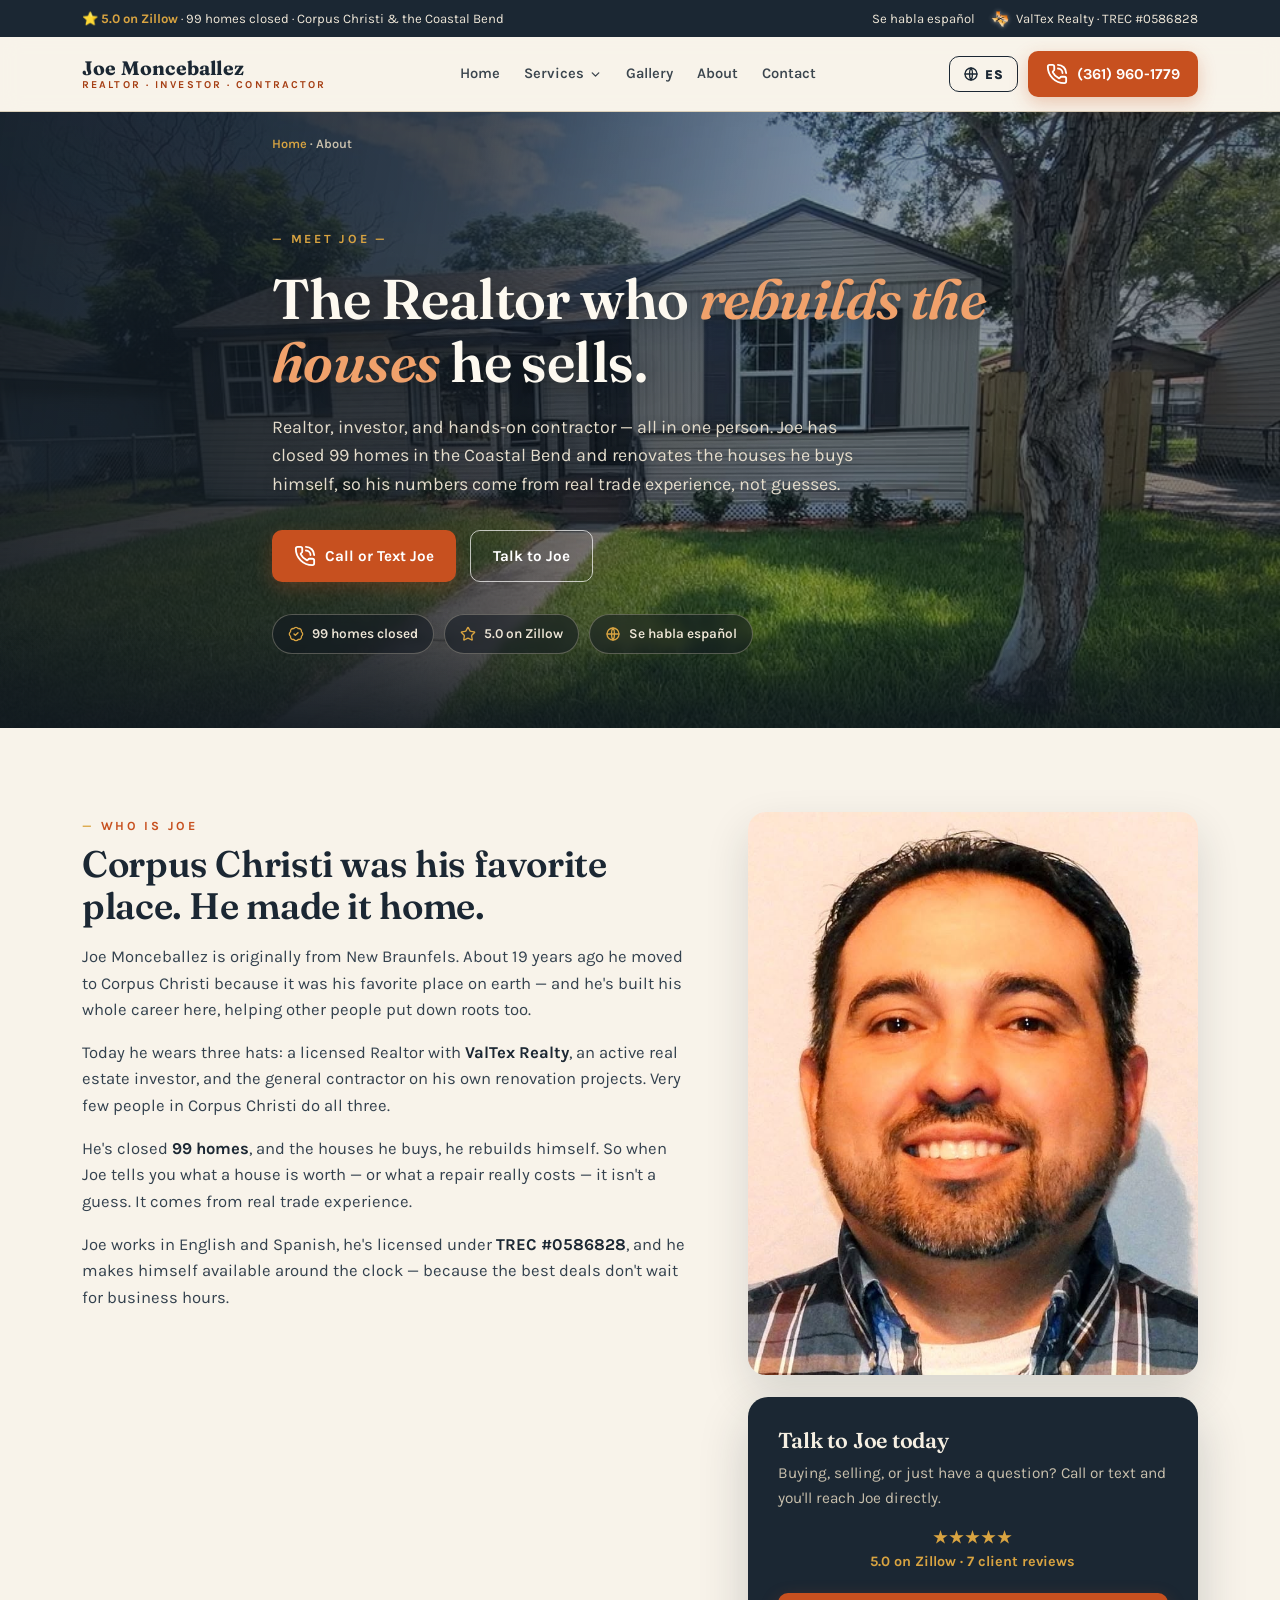
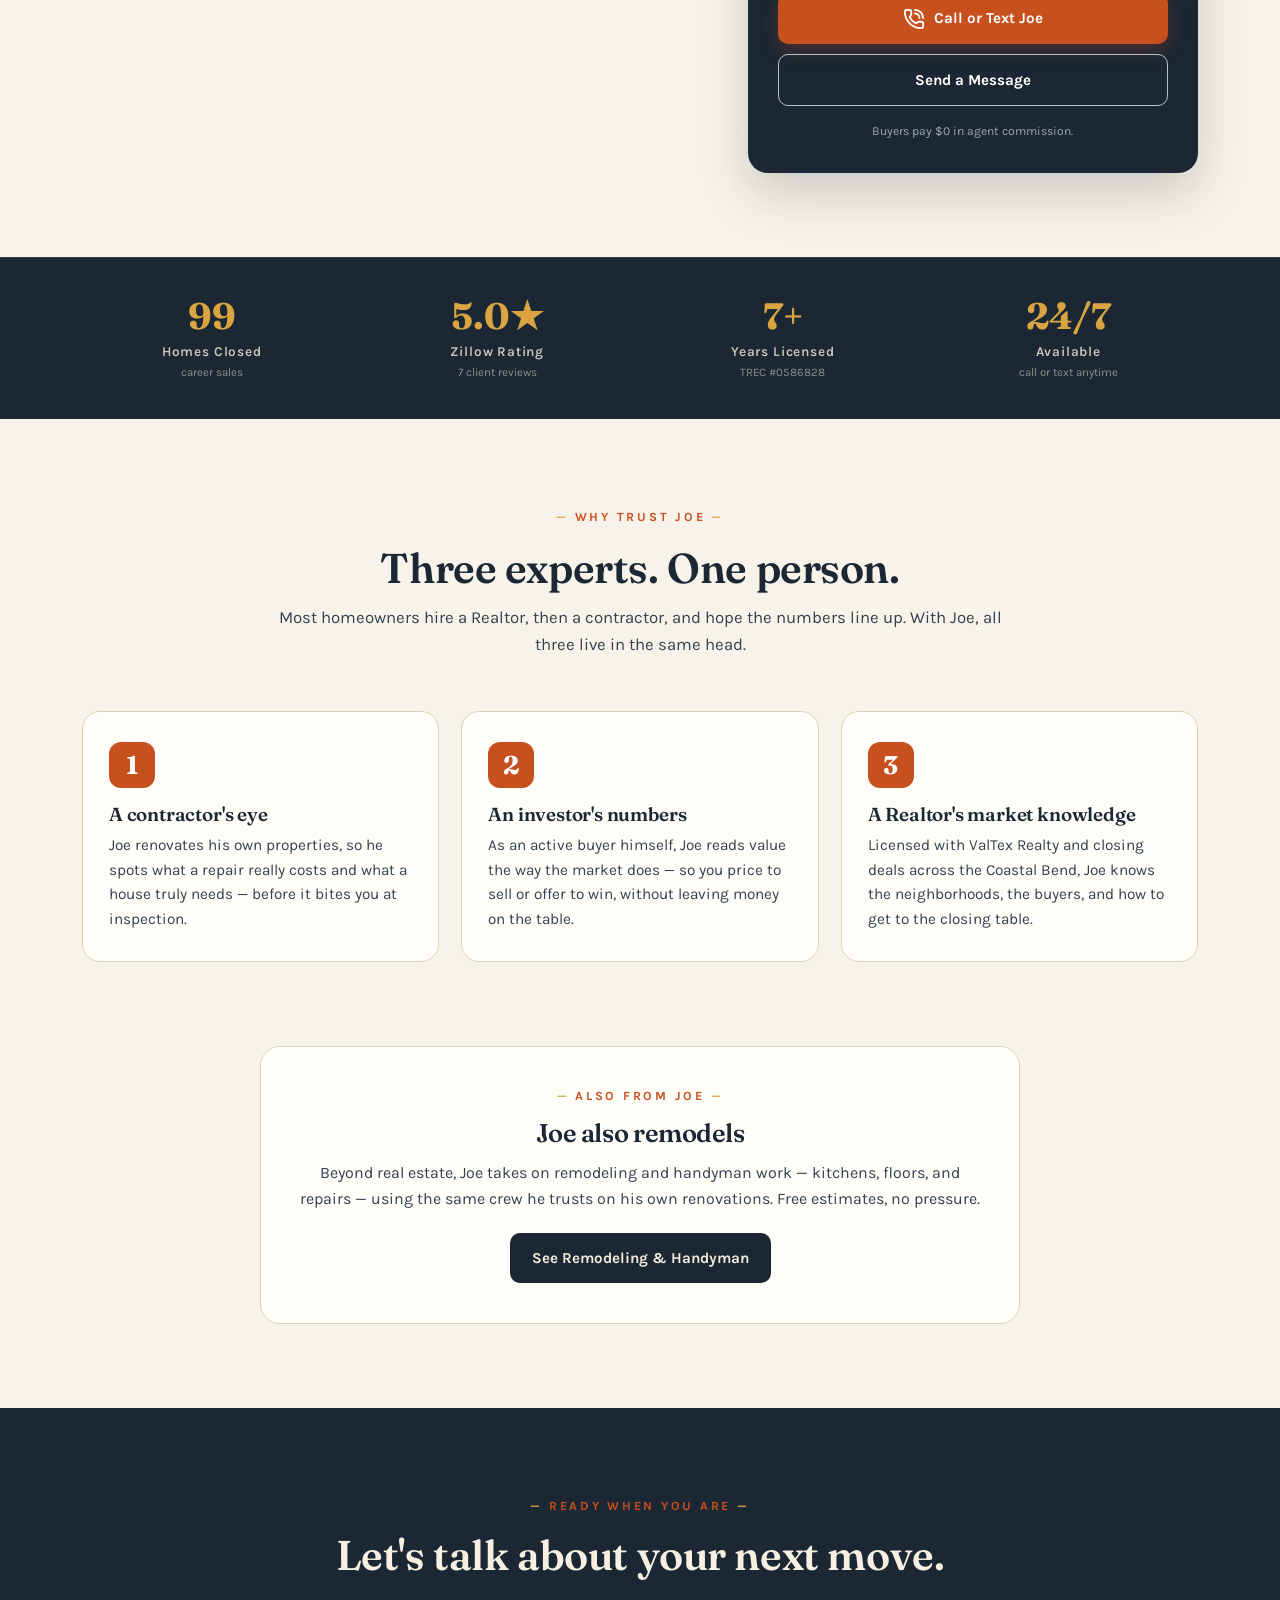
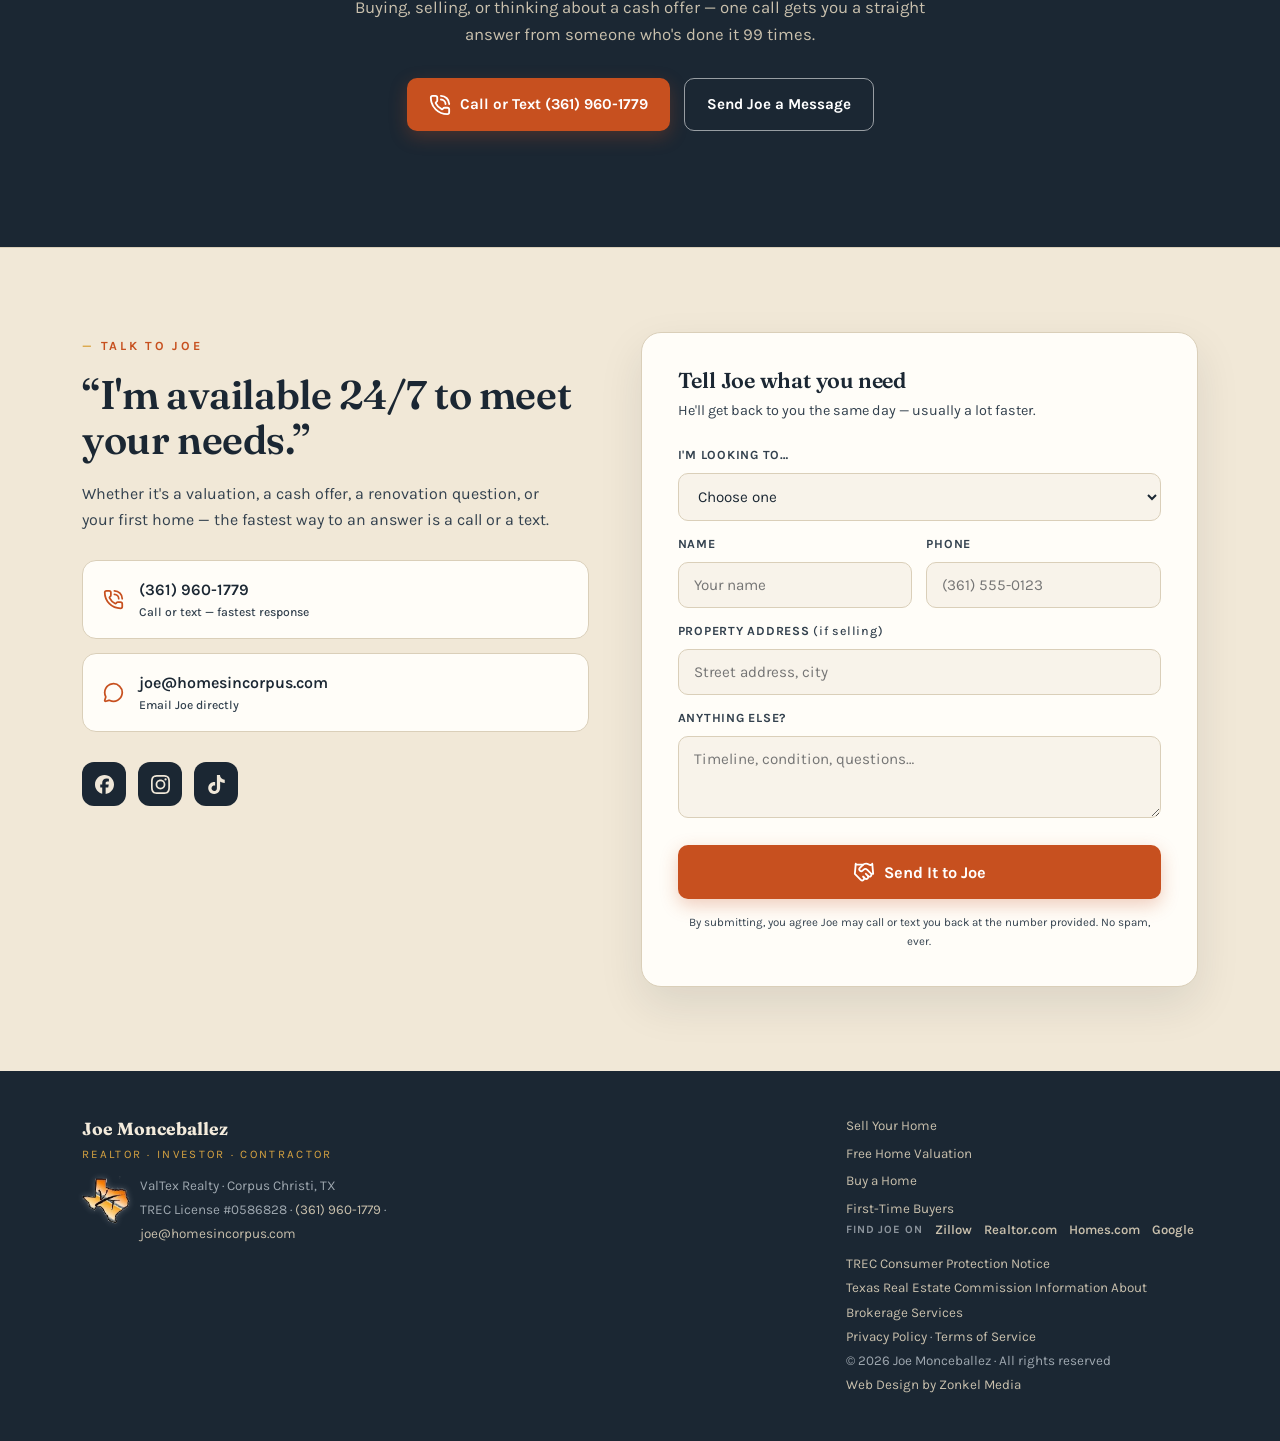
==== about.html @ 7a370aa7 "Reviews: featured Bryan Gamez testimonial + 2 new Google reviews; add Realtor.com/Homes.com profiles" ====
<!DOCTYPE html>
<html lang="en">
<head>
<meta charset="UTF-8">
<meta name="viewport" content="width=device-width, initial-scale=1.0">
<title>About Joe Monceballez &mdash; Corpus Christi Realtor &amp; Investor</title>
<meta name="description" content="Meet Joe Monceballez: Corpus Christi Realtor, investor & contractor. 99 homes closed, 5.0 rated, bilingual, renovates his own homes. (361) 960-1779.">
<link rel="canonical" href="https://homesincorpus.com/about.html">
<meta property="og:type" content="website">
<meta property="og:site_name" content="Joe Monceballez — Homes In Corpus">
<meta property="og:title" content="About Joe Monceballez — Corpus Christi Realtor &amp; Investor">
<meta property="og:description" content="Meet Joe Monceballez: Corpus Christi Realtor, investor & contractor. 99 homes closed, 5.0 rated, bilingual, renovates his own homes. (361) 960-1779.">
<meta property="og:url" content="https://homesincorpus.netlify.app/about.html">
<meta property="og:image" content="https://homesincorpus.netlify.app/assets/og-image.jpg">
<meta property="og:image:width" content="1200">
<meta property="og:image:height" content="630">
<meta property="og:locale" content="en_US">
<meta name="twitter:card" content="summary_large_image">
<link rel="preconnect" href="https://fonts.googleapis.com">
<link rel="preconnect" href="https://fonts.gstatic.com" crossorigin>
<link href="https://fonts.googleapis.com/css2?family=Fraunces:opsz,wght@9..144,400;9..144,500;9..144,600;9..144,700&family=Karla:wght@400;500;600;700&display=swap" rel="stylesheet">
<link rel="icon" href="favicon.ico" sizes="any">
<link rel="icon" type="image/png" sizes="32x32" href="assets/favicon-32x32.png">
<link rel="icon" type="image/png" sizes="16x16" href="assets/favicon-16x16.png">
<link rel="apple-touch-icon" href="assets/apple-touch-icon.png">
<link rel="manifest" href="site.webmanifest">
<meta name="theme-color" content="#1B2733">
<link rel="stylesheet" href="assets/site.css">
<script type="application/ld+json">
{
  "@context": "https://schema.org",
  "@type": "BreadcrumbList",
  "itemListElement": [
    {
      "@type": "ListItem",
      "position": 1,
      "name": "Home",
      "item": "https://homesincorpus.com/"
    },
    {
      "@type": "ListItem",
      "position": 2,
      "name": "About",
      "item": "https://homesincorpus.com/about.html"
    }
  ]
}
</script>
<script type="application/ld+json">
{
  "@context": "https://schema.org",
  "@type": "RealEstateAgent",
  "@id": "https://homesincorpus.com/#agent",
  "name": "Joe Monceballez",
  "description": "Corpus Christi Realtor, investor, and contractor with ValTex Realty. 99 homes closed. Listings, buyer representation, direct cash offers, and renovations across the Coastal Bend.",
  "url": "https://homesincorpus.com/",
  "image": "https://homesincorpus.com/assets/joe-headshot-crop.jpg",
  "telephone": "+1-361-960-1779",
  "email": "joe@homesincorpus.com",
  "address": {
    "@type": "PostalAddress",
    "addressLocality": "Corpus Christi",
    "addressRegion": "TX",
    "addressCountry": "US"
  },
  "areaServed": [
    "Corpus Christi, TX",
    "Portland, TX",
    "Calallen, TX",
    "Flour Bluff, TX",
    "Rockport, TX",
    "Ingleside, TX",
    "Robstown, TX",
    "Aransas Pass, TX",
    "North Padre Island, TX"
  ],
  "knowsLanguage": [
    "English",
    "Spanish"
  ],
  "identifier": {
    "@type": "PropertyValue",
    "propertyID": "TREC License",
    "value": "0586828"
  },
  "worksFor": {
    "@type": "Organization",
    "name": "ValTex Realty"
  },
  "sameAs": [
    "https://www.facebook.com/JOECORPUSCHRISTIREALTOR/",
    "https://www.instagram.com/joemonceballez/",
    "https://www.tiktok.com/@joemonceballez",
    "https://www.zillow.com/profile/monceballezjoe",
    "https://www.realtor.com/realestateagents/5cdb2adae9a9330012a9c0d1",
    "https://www.homes.com/real-estate-agents/joe-monceballez/pslh1zs/"
  ]
}
</script>
</head>
<body>

<div class="topbar">
  <div class="wrap">
    <span data-i18n="tb1">⭐ <b>5.0 on Zillow</b> · 99 homes closed<span class="tb-tail"> · Corpus Christi &amp; the Coastal Bend</span></span>
    <div class="tb-right"><span data-i18n="tb2">Se habla español</span><span style="display:inline-flex;align-items:center;gap:7px"><img src="assets/valtex-logo.png" alt="ValTex Realty" style="height:18px;width:auto;filter:drop-shadow(0 0 2px rgba(255,255,255,.35))">ValTex Realty · TREC #0586828</span></div>
  </div>
</div>

<nav>
  <div class="nav-in">
    <a href="index.html" class="brand"><span class="b1">Joe Monceballez</span><span class="b2" data-i18n="brand2">Realtor · Investor · Contractor</span></a>
    <div class="nav-links">
      <a href="index.html" data-i18n="navHome">Home</a>
      <div class="has-sub">
        <a href="services.html" data-i18n="nav0">Services <svg class="icon caret" viewBox="0 0 24 24"><path d="m6 9 6 6 6-6"/></svg></a>
        <div class="submenu">
          <div class="sm-col">
            <div class="sm-h" data-i18n="smH1">Sell Your House</div>
            <a href="sell-your-home.html"><span data-i18n="sm1">Sell Your Home</span><small data-i18n="sm1s">Full-service listing, top dollar</small></a>
            <a href="home-valuation.html"><span data-i18n="sm2">Free Home Valuation</span><small data-i18n="sm2s">What's it worth today?</small></a>
            <a href="index.html#cash"><span data-i18n="sm3">Get a Cash Offer</span><small data-i18n="sm3s">As-is, close on your timeline</small></a>
            <a href="index.html#situations"><span data-i18n="sm4">Stop Foreclosure</span><small data-i18n="sm4s">Fast options, straight answers</small></a>
            <a href="index.html#situations"><span data-i18n="sm5">Sell an Inherited House</span><small data-i18n="sm5s">No cleanout, no repairs</small></a>
          </div>
          <div class="sm-col">
            <div class="sm-h" data-i18n="smH2">Buy</div>
            <a href="buy-a-home.html"><span data-i18n="sm6">Buy a Home</span><small data-i18n="sm6s">Joe's commission costs you $0</small></a>
            <a href="first-time-buyers.html"><span data-i18n="sm7">First-Time Buyers</span><small data-i18n="sm7s">Best lenders, zero pressure</small></a>
          </div>
          <div class="sm-col">
            <div class="sm-h" data-i18n="smH3">Invest &amp; Renovate</div>
            <a href="index.html#situations"><span data-i18n="sm8">Investment &amp; Wholesale</span><small data-i18n="sm8s">Deals for Joe's investor network</small></a>
            <a href="services.html#remodeling"><span data-i18n="sm9">Remodeling &amp; Handyman</span><small data-i18n="sm9s">Kitchens, floors, repairs — free estimates</small></a>
          </div>
          <div class="sm-foot">
            <div class="sm-cities">
              <span class="sm-city">Portland</span><span class="sm-city">Calallen</span><span class="sm-city">Flour Bluff</span><span class="sm-city">Robstown</span><span class="sm-city">Rockport</span><span class="sm-city">Ingleside</span>
            </div>
            <span class="sm-badge" data-i18n="smBadge">TALK TO JOE TODAY</span>
          </div>
        </div>
      </div>
      <a href="gallery.html" data-i18n="navGallery">Gallery</a>
      <a href="about.html" data-i18n="navAbout">About</a>
      <a href="contact.html" data-i18n="navContact">Contact</a>
    </div>
    <div class="nav-right">
      <button class="lang-btn" id="langBtn" onclick="toggleLang()">
        <svg class="icon" style="width:16px;height:16px" viewBox="0 0 24 24"><circle cx="12" cy="12" r="9"/><path d="M3 12h18M12 3c3 3.5 3 14.5 0 18M12 3c-3 3.5-3 14.5 0 18"/></svg>
        <span id="langLabel">ES</span><span class="vh"> — switch language / cambiar idioma</span>
      </button>
      <a class="btn btn-orange nav-cta" href="tel:3619601779">
        <svg class="icon" viewBox="0 0 24 24"><path d="M13 2a9 9 0 0 1 9 9"/><path d="M13 6a5 5 0 0 1 5 5"/><path d="M13.832 16.568a1 1 0 0 0 1.213-.303l.355-.465A2 2 0 0 1 17 15h3a2 2 0 0 1 2 2v3a2 2 0 0 1-2 2A18 18 0 0 1 2 4a2 2 0 0 1 2-2h3a2 2 0 0 1 2 2v3a2 2 0 0 1-.8 1.6l-.468.351a1 1 0 0 0-.292 1.233 14 14 0 0 0 6.392 6.384"/></svg>
        (361) 960-1779
      </a>
    </div>
  </div>
</nav>

<main>

<!-- ================= HERO ================= -->
<header class="hero subhero">
  <div class="hero-bg" style="background-image:linear-gradient(rgba(0,0,0,0),rgba(0,0,0,0)),url('assets/hero-house.jpg')" role="img" aria-label="Corpus Christi home"></div>
  <div class="wrap">
    <div class="crumbs"><a href="index.html" data-i18n="crumbHome">Home</a> · <span data-i18n="crumbHere">About</span></div>
    <div class="hero-grid">
      <div>
        <span class="eyebrow"><span class="dash">—</span> <span data-i18n="heroEyebrow">Meet Joe</span> <span class="dash">—</span></span>
        <h1 data-i18n="heroH1">The Realtor who <em>rebuilds the houses</em> he sells.</h1>
        <p class="lead" data-i18n="heroLead">Realtor, investor, and hands-on contractor — all in one person. Joe has closed 99 homes in the Coastal Bend and renovates the houses he buys himself, so his numbers come from real trade experience, not guesses.</p>
        <div class="hero-ctas">
          <a class="btn btn-orange" href="tel:3619601779">
            <svg class="icon" viewBox="0 0 24 24"><path d="M13 2a9 9 0 0 1 9 9"/><path d="M13 6a5 5 0 0 1 5 5"/><path d="M13.832 16.568a1 1 0 0 0 1.213-.303l.355-.465A2 2 0 0 1 17 15h3a2 2 0 0 1 2 2v3a2 2 0 0 1-2 2A18 18 0 0 1 2 4a2 2 0 0 1 2-2h3a2 2 0 0 1 2 2v3a2 2 0 0 1-.8 1.6l-.468.351a1 1 0 0 0-.292 1.233 14 14 0 0 0 6.392 6.384"/></svg>
            <span data-i18n="heroCta1">Call or Text Joe</span>
          </a>
          <a class="btn btn-ghost-w" href="#contact"><span data-i18n="heroCta2">Talk to Joe</span></a>
        </div>
        <div class="chips">
          <span class="chip"><svg class="icon" viewBox="0 0 24 24"><path d="M3.85 8.62a4 4 0 0 1 4.78-4.77 4 4 0 0 1 6.74 0 4 4 0 0 1 4.78 4.78 4 4 0 0 1 0 6.74 4 4 0 0 1-4.77 4.78 4 4 0 0 1-6.75 0 4 4 0 0 1-4.78-4.77 4 4 0 0 1 0-6.76Z"/><path d="m9 12 2 2 4-4"/></svg><span data-i18n="heroChip1">99 homes closed</span></span>
          <span class="chip"><svg class="icon" viewBox="0 0 24 24"><path d="M11.525 2.295a.53.53 0 0 1 .95 0l2.31 4.679a2.123 2.123 0 0 0 1.595 1.16l5.166.756a.53.53 0 0 1 .294.904l-3.736 3.638a2.123 2.123 0 0 0-.611 1.878l.882 5.14a.53.53 0 0 1-.771.56l-4.618-2.428a2.122 2.122 0 0 0-1.973 0L6.396 21.01a.53.53 0 0 1-.77-.56l.881-5.139a2.122 2.122 0 0 0-.611-1.879L2.16 9.795a.53.53 0 0 1 .294-.906l5.165-.755a2.122 2.122 0 0 0 1.597-1.16z"/></svg><span data-i18n="heroChip2">5.0 on Zillow</span></span>
          <span class="chip"><svg class="icon" viewBox="0 0 24 24"><circle cx="12" cy="12" r="9"/><path d="M3 12h18M12 3c3 3.5 3 14.5 0 18M12 3c-3 3.5-3 14.5 0 18"/></svg><span data-i18n="heroChip3">Se habla español</span></span>
        </div>
      </div>
    </div>
  </div>
</header>

<!-- ================= MAIN ================= -->

<!-- 1. Joe's story -->
<section>
  <div class="wrap">
    <div class="prose-grid">
      <div class="prose rv">
        <span class="eyebrow"><span class="dash">—</span> <span data-i18n="storyEyebrow">Who Is Joe</span></span>
        <h2 data-i18n="storyH2">Corpus Christi was his favorite place. He made it home.</h2>
        <p data-i18n="storyP1">Joe Monceballez is originally from New Braunfels. About 19 years ago he moved to Corpus Christi because it was his favorite place on earth — and he's built his whole career here, helping other people put down roots too.</p>
        <p data-i18n="storyP2">Today he wears three hats: a licensed Realtor with <b>ValTex Realty</b>, an active real estate investor, and the general contractor on his own renovation projects. Very few people in Corpus Christi do all three.</p>
        <p data-i18n="storyP3">He's closed <b>99 homes</b>, and the houses he buys, he rebuilds himself. So when Joe tells you what a house is worth — or what a repair really costs — it isn't a guess. It comes from real trade experience.</p>
        <p data-i18n="storyP4">Joe works in English and Spanish, he's licensed under <b>TREC #0586828</b>, and he makes himself available around the clock — because the best deals don't wait for business hours.</p>
      </div>
      <aside>
        <img class="rv" src="assets/joe-portrait.jpg" alt="Joe Monceballez, Corpus Christi Realtor and contractor" style="border-radius:18px;box-shadow:0 18px 44px rgba(27,39,51,.14);margin-bottom:22px;width:100%;aspect-ratio:4/5;object-fit:cover;object-position:center top">
        <div class="side-card rv">
          <h3 data-i18n="scH">Talk to Joe today</h3>
          <p data-i18n="scP">Buying, selling, or just have a question? Call or text and you'll reach Joe directly.</p>
          <div class="sc-z"><span class="sc-stars">★★★★★</span><span data-i18n="scZ">5.0 on Zillow · 7 client reviews</span></div>
          <a class="btn btn-orange" href="tel:3619601779"><svg class="icon" viewBox="0 0 24 24"><path d="M13 2a9 9 0 0 1 9 9"/><path d="M13 6a5 5 0 0 1 5 5"/><path d="M13.832 16.568a1 1 0 0 0 1.213-.303l.355-.465A2 2 0 0 1 17 15h3a2 2 0 0 1 2 2v3a2 2 0 0 1-2 2A18 18 0 0 1 2 4a2 2 0 0 1 2-2h3a2 2 0 0 1 2 2v3a2 2 0 0 1-.8 1.6l-.468.351a1 1 0 0 0-.292 1.233 14 14 0 0 0 6.392 6.384"/></svg><span data-i18n="scBtn">Call or Text Joe</span></a>
          <a class="btn btn-ghost-w" href="#contact"><span data-i18n="scBtn2">Send a Message</span></a>
          <p class="sc-fine" data-i18n="scFine">Buyers pay $0 in agent commission.</p>
        </div>
      </aside>
    </div>
  </div>
</section>

<!-- 2. Stats band -->
<div class="stats">
  <div class="wrap stats-grid">
    <div class="stat rv"><div class="n">99</div><div class="l" data-i18n="statL1">Homes Closed</div><div class="sub" data-i18n="statS1">career sales</div></div>
    <div class="stat rv"><div class="n">5.0★</div><div class="l" data-i18n="statL2">Zillow Rating</div><div class="sub" data-i18n="statS2">7 client reviews</div></div>
    <div class="stat rv"><div class="n">7+</div><div class="l" data-i18n="statL3">Years Licensed</div><div class="sub">TREC #0586828</div></div>
    <div class="stat rv"><div class="n">24/7</div><div class="l" data-i18n="statL4">Available</div><div class="sub" data-i18n="statS4">call or text anytime</div></div>
  </div>
</div>

<!-- 3. Why homeowners trust Joe -->
<section>
  <div class="wrap">
    <div class="center-head rv">
      <span class="eyebrow"><span class="dash">—</span> <span data-i18n="trustEyebrow">Why Trust Joe</span> <span class="dash">—</span></span>
      <h2 data-i18n="trustH2">Three experts. One person.</h2>
      <p data-i18n="trustP">Most homeowners hire a Realtor, then a contractor, and hope the numbers line up. With Joe, all three live in the same head.</p>
    </div>
    <div class="steps">
      <div class="step rv">
        <div class="sn">1</div>
        <h3 data-i18n="t1H">A contractor's eye</h3>
        <p data-i18n="t1P">Joe renovates his own properties, so he spots what a repair really costs and what a house truly needs — before it bites you at inspection.</p>
      </div>
      <div class="step rv">
        <div class="sn">2</div>
        <h3 data-i18n="t2H">An investor's numbers</h3>
        <p data-i18n="t2P">As an active buyer himself, Joe reads value the way the market does — so you price to sell or offer to win, without leaving money on the table.</p>
      </div>
      <div class="step rv">
        <div class="sn">3</div>
        <h3 data-i18n="t3H">A Realtor's market knowledge</h3>
        <p data-i18n="t3P">Licensed with ValTex Realty and closing deals across the Coastal Bend, Joe knows the neighborhoods, the buyers, and how to get to the closing table.</p>
      </div>
    </div>
  </div>
</section>

<!-- 4. Secondary: Joe also remodels -->
<section style="padding-top:0">
  <div class="wrap">
    <div class="way rv" style="max-width:760px;margin:0 auto;text-align:center">
      <span class="eyebrow" style="display:block;margin-bottom:12px"><span class="dash">—</span> <span data-i18n="remodelEyebrow">Also From Joe</span> <span class="dash">—</span></span>
      <h3 data-i18n="remodelH2" style="font-size:1.6rem;margin-bottom:12px">Joe also remodels</h3>
      <p data-i18n="remodelP" style="max-width:44rem;margin:0 auto 22px">Beyond real estate, Joe takes on remodeling and handyman work — kitchens, floors, and repairs — using the same crew he trusts on his own renovations. Free estimates, no pressure.</p>
      <a class="btn btn-ink" href="services.html#remodeling"><span data-i18n="remodelBtn">See Remodeling &amp; Handyman</span></a>
    </div>
  </div>
</section>

<!-- CTA band -->
<section class="ctaband">
  <div class="wrap rv">
    <span class="eyebrow"><span class="dash">—</span> <span data-i18n="bandEyebrow">Ready When You Are</span> <span class="dash">—</span></span>
    <h2 data-i18n="bandH2">Let's talk about your next move.</h2>
    <p data-i18n="bandP">Buying, selling, or thinking about a cash offer — one call gets you a straight answer from someone who's done it 99 times.</p>
    <div class="hero-ctas">
      <a class="btn btn-orange" href="tel:3619601779"><svg class="icon" viewBox="0 0 24 24"><path d="M13 2a9 9 0 0 1 9 9"/><path d="M13 6a5 5 0 0 1 5 5"/><path d="M13.832 16.568a1 1 0 0 0 1.213-.303l.355-.465A2 2 0 0 1 17 15h3a2 2 0 0 1 2 2v3a2 2 0 0 1-2 2A18 18 0 0 1 2 4a2 2 0 0 1 2-2h3a2 2 0 0 1 2 2v3a2 2 0 0 1-.8 1.6l-.468.351a1 1 0 0 0-.292 1.233 14 14 0 0 0 6.392 6.384"/></svg><span data-i18n="bandBtn">Call or Text (361) 960-1779</span></a>
      <a class="btn btn-ghost-w" href="#contact"><span data-i18n="bandBtn2">Send Joe a Message</span></a>
    </div>
  </div>
</section>

<!-- ================= CONTACT ================= -->
<section class="contact" id="contact">
  <div class="wrap c-grid">
    <div class="c-left rv">
      <span class="eyebrow"><span class="dash">—</span> <span data-i18n="ctEyebrow">Talk To Joe</span></span>
      <h2 data-i18n="ctH2">“I'm available 24/7 to meet your needs.”</h2>
      <p data-i18n="ctP">Whether it's a valuation, a cash offer, a renovation question, or your first home — the fastest way to an answer is a call or a text.</p>
      <div class="c-rows">
        <a class="c-row" href="tel:3619601779"><svg class="icon" viewBox="0 0 24 24"><path d="M13 2a9 9 0 0 1 9 9"/><path d="M13 6a5 5 0 0 1 5 5"/><path d="M13.832 16.568a1 1 0 0 0 1.213-.303l.355-.465A2 2 0 0 1 17 15h3a2 2 0 0 1 2 2v3a2 2 0 0 1-2 2A18 18 0 0 1 2 4a2 2 0 0 1 2-2h3a2 2 0 0 1 2 2v3a2 2 0 0 1-.8 1.6l-.468.351a1 1 0 0 0-.292 1.233 14 14 0 0 0 6.392 6.384"/></svg><span>(361) 960-1779<small data-i18n="ctRow1">Call or text — fastest response</small></span></a>
        <a class="c-row" href="mailto:joe@homesincorpus.com"><svg class="icon" viewBox="0 0 24 24"><path d="M2.992 16.342a2 2 0 0 1 .094 1.167l-1.065 3.29a1 1 0 0 0 1.236 1.168l3.413-.998a2 2 0 0 1 1.099.092 10 10 0 1 0-4.777-4.719"/></svg><span>joe@homesincorpus.com<small data-i18n="ctRow2">Email Joe directly</small></span></a>
      </div>
      <div class="socials">
        <a class="soc" href="https://www.facebook.com/JOECORPUSCHRISTIREALTOR/" target="_blank" rel="noopener" aria-label="Facebook"><svg viewBox="0 0 24 24"><path d="M9.101 23.691v-7.98H6.627v-3.667h2.474v-1.58c0-4.085 1.848-5.978 5.858-5.978.401 0 .955.042 1.468.103a8.68 8.68 0 0 1 1.141.195v3.325a8.623 8.623 0 0 0-.653-.036 26.805 26.805 0 0 0-.733-.009c-.707 0-1.259.096-1.675.309a1.686 1.686 0 0 0-.679.622c-.258.42-.374.995-.374 1.752v1.297h3.919l-.386 2.103-.287 1.564h-3.246v8.245C19.396 23.238 24 18.179 24 12.044c0-6.627-5.373-12-12-12s-12 5.373-12 12c0 5.628 3.874 10.35 9.101 11.647Z"/></svg></a>
        <a class="soc" href="https://www.instagram.com/joemonceballez/" target="_blank" rel="noopener" aria-label="Instagram"><svg viewBox="0 0 24 24"><path d="M7.0301.084c-1.2768.0602-2.1487.264-2.911.5634-.7888.3075-1.4575.72-2.1228 1.3877-.6652.6677-1.075 1.3368-1.3802 2.127-.2954.7638-.4956 1.6365-.552 2.914-.0564 1.2775-.0689 1.6882-.0626 4.947.0062 3.2586.0206 3.6671.0825 4.9473.061 1.2765.264 2.1482.5635 2.9107.308.7889.72 1.4573 1.388 2.1228.6679.6655 1.3365 1.0743 2.1285 1.38.7632.295 1.6361.4961 2.9134.552 1.2773.056 1.6884.069 4.9462.0627 3.2578-.0062 3.668-.0207 4.9478-.0814 1.28-.0607 2.147-.2652 2.9098-.5633.7889-.3086 1.4578-.72 2.1228-1.3881.665-.6682 1.0745-1.3378 1.3795-2.1284.2957-.7632.4966-1.636.552-2.9124.056-1.2809.0692-1.6898.063-4.948-.0063-3.2583-.021-3.6668-.0817-4.9465-.0607-1.2797-.264-2.1487-.5633-2.9117-.3084-.7889-.72-1.4568-1.3876-2.1228C21.2982 1.33 20.628.9208 19.8378.6165 19.074.321 18.2017.1197 16.9244.0645 15.6471.0093 15.236-.005 11.977.0014 8.718.0076 8.31.0215 7.0301.0839m.1402 21.6932c-1.17-.0509-1.8053-.2453-2.2287-.408-.5606-.216-.96-.4771-1.3819-.895-.422-.4178-.6811-.8186-.9-1.378-.1644-.4234-.3624-1.058-.4171-2.228-.0595-1.2645-.072-1.6442-.079-4.848-.007-3.2037.0053-3.583.0607-4.848.05-1.169.2456-1.805.408-2.2282.216-.5613.4762-.96.895-1.3816.4188-.4217.8184-.6814 1.3783-.9003.423-.1651 1.0575-.3614 2.227-.4171 1.2655-.06 1.6447-.072 4.848-.079 3.2033-.007 3.5835.005 4.8495.0608 1.169.0508 1.8053.2445 2.228.408.5608.216.96.4754 1.3816.895.4217.4194.6816.8176.9005 1.3787.1653.4217.3617 1.056.4169 2.2263.0602 1.2655.0739 1.645.0796 4.848.0058 3.203-.0055 3.5834-.061 4.848-.051 1.17-.245 1.8055-.408 2.2294-.216.5604-.4763.96-.8954 1.3814-.419.4215-.8181.6811-1.3783.9-.4224.1649-1.0577.3617-2.2262.4174-1.2656.0595-1.6448.072-4.8493.079-3.2045.007-3.5825-.006-4.848-.0608M16.953 5.5864A1.44 1.44 0 1 0 18.39 4.144a1.44 1.44 0 0 0-1.437 1.4424M5.8385 12.012c.0067 3.4032 2.7706 6.1557 6.173 6.1493 3.4026-.0065 6.157-2.7701 6.1506-6.1733-.0065-3.4032-2.771-6.1565-6.174-6.1498-3.403.0067-6.156 2.771-6.1496 6.1738M8 12.0077a4 4 0 1 1 4.008 3.9921A3.9996 3.9996 0 0 1 8 12.0077"/></svg></a>
        <a class="soc" href="https://www.tiktok.com/@joemonceballez" target="_blank" rel="noopener" aria-label="TikTok"><svg viewBox="0 0 24 24"><path d="M12.525.02c1.31-.02 2.61-.01 3.91-.02.08 1.53.63 3.09 1.75 4.17 1.12 1.11 2.7 1.62 4.24 1.79v4.03c-1.44-.05-2.89-.35-4.2-.97-.57-.26-1.1-.59-1.62-.93-.01 2.92.01 5.84-.02 8.75-.08 1.4-.54 2.79-1.35 3.94-1.31 1.92-3.58 3.17-5.91 3.21-1.43.08-2.86-.31-4.08-1.03-2.02-1.19-3.44-3.37-3.65-5.71-.02-.5-.03-1-.01-1.49.18-1.9 1.12-3.72 2.58-4.96 1.66-1.44 3.98-2.13 6.15-1.72.02 1.48-.04 2.96-.04 4.44-.99-.32-2.15-.23-3.02.37-.63.41-1.11 1.04-1.36 1.75-.21.51-.15 1.07-.14 1.61.24 1.64 1.82 3.02 3.5 2.87 1.12-.01 2.19-.66 2.77-1.61.19-.33.4-.67.41-1.06.1-1.79.06-3.57.07-5.36.01-4.03-.01-8.05.02-12.07z"/></svg></a>
      </div>
    </div>
    <form class="lead-form rv" name="lead" method="POST" data-netlify="true" data-netlify-honeypot="_honey">
      <input type="hidden" name="form-name" value="lead">
      <input type="hidden" name="Source page" value="About page">
      <input type="text" name="_honey" class="hp" tabindex="-1" autocomplete="off" aria-hidden="true">
      <h3 data-i18n="fH">Tell Joe what you need</h3>
      <p class="f-sub" data-i18n="fSub">He'll get back to you the same day — usually a lot faster.</p>
      <div class="f-field">
        <label data-i18n="fL1" for="fSelect">I'm looking to…</label>
        <select required name="Looking to" id="fSelect">
          <option value="" data-i18n="fO0">Choose one</option>
          <option data-i18n="fO1">Sell my home (list it)</option>
          <option data-i18n="fO2">Get a cash offer on my house</option>
          <option data-i18n="fO3">Buy a home</option>
          <option data-i18n="fO5">Talk investing / wholesale deals</option>
        </select>
      </div>
      <div class="f-row">
        <div class="f-field"><label data-i18n="fL2" for="fName">Name</label><input type="text" id="fName" name="Name" data-ph="phName" placeholder="Your name" required></div>
        <div class="f-field"><label data-i18n="fL3" for="fPhone">Phone</label><input type="tel" id="fPhone" name="Phone" placeholder="(361) 555-0123" required></div>
      </div>
      <div class="f-field"><label for="fAddr"><span data-i18n="fL4">Property address</span> <span style="text-transform:none;font-weight:500" data-i18n="fL4b">(if selling)</span></label><input type="text" id="fAddr" name="Property address" data-ph="phAddr" placeholder="Street address, city"></div>
      <div class="f-field"><label data-i18n="fL5" for="fMsg">Anything else?</label><textarea rows="3" id="fMsg" name="Message" data-ph="phMsg" placeholder="Timeline, condition, questions…"></textarea></div>
      <button class="btn btn-orange" type="submit">
        <svg class="icon" viewBox="0 0 24 24"><path d="m11 17 2 2a1 1 0 1 0 3-3"/><path d="m14 14 2.5 2.5a1 1 0 1 0 3-3l-3.88-3.88a3 3 0 0 0-4.24 0l-.88.88a1 1 0 1 1-3-3l2.81-2.81a5.79 5.79 0 0 1 7.06-.87l.47.28a2 2 0 0 0 1.42.25L21 4"/><path d="m21 3 1 11h-2"/><path d="M3 3 2 14l6.5 6.5a1 1 0 1 0 3-3"/><path d="M3 4h8"/></svg>
        <span data-i18n="fBtn">Send It to Joe</span>
      </button>
      <p class="f-fine" data-i18n="fFine">By submitting, you agree Joe may call or text you back at the number provided. No spam, ever.</p>
    </form>
  </div>
</section>

</main>

<footer>
  <div class="wrap foot">
    <div class="fcol">
      <div class="fb1">Joe Monceballez</div>
      <div class="fb2" data-i18n="ftRole">Realtor · Investor · Contractor</div>
      <p class="legal" style="display:flex;align-items:flex-start;gap:10px"><img src="assets/valtex-logo.png" alt="ValTex Realty" style="height:48px;width:auto;margin-top:2px;filter:drop-shadow(0 0 3px rgba(255,255,255,.25))"><span>ValTex Realty · Corpus Christi, TX<br>TREC License #0586828 · <a href="tel:3619601779">(361) 960-1779</a> · <a href="mailto:joe@homesincorpus.com">joe@homesincorpus.com</a></span></p>
    </div>
    <div class="fcol">
      <div class="flinks">
        <a href="sell-your-home.html">Sell Your Home</a>
        <a href="home-valuation.html">Free Home Valuation</a>
        <a href="buy-a-home.html">Buy a Home</a>
        <a href="first-time-buyers.html">First-Time Buyers</a>
      </div>
      <div class="fprofiles">
        <span data-i18n="fProfiles">Find Joe on</span>
        <a href="https://www.zillow.com/profile/monceballezjoe" target="_blank" rel="noopener">Zillow</a>
        <a href="https://www.realtor.com/realestateagents/5cdb2adae9a9330012a9c0d1" target="_blank" rel="noopener">Realtor.com</a>
        <a href="https://www.homes.com/real-estate-agents/joe-monceballez/pslh1zs/" target="_blank" rel="noopener">Homes.com</a>
        <a href="https://www.google.com/maps/place/Joe+Monceballez+-+Corpus+Christi+Realtor/@27.329776,-97.3581427,9z/data=!3m1!4b1!4m6!3m5!1s0x8668f5826998bba7:0xeb568253df2bb38!8m2!3d27.329776!4d-97.3581427!16s%2Fg%2F11j6yjxjnk" target="_blank" rel="noopener">Google</a>
      </div>
      <p class="legal"><a href="https://www.trec.texas.gov/forms/consumer-protection-notice" target="_blank" rel="noopener">TREC Consumer Protection Notice</a><br><a href="https://www.trec.texas.gov/" target="_blank" rel="noopener">Texas Real Estate Commission Information About Brokerage Services</a><br><a href="privacy-policy.html">Privacy Policy</a> · <a href="terms-of-service.html">Terms of Service</a><br>© 2026 Joe Monceballez · All rights reserved<br><a href="https://zonkelmedia.com" target="_blank" rel="noopener">Web Design by Zonkel Media</a></p>
    </div>
  </div>
</footer>

<div class="callbar">
  <a class="cb-call" href="tel:3619601779"><svg class="icon" viewBox="0 0 24 24"><path d="M13 2a9 9 0 0 1 9 9"/><path d="M13 6a5 5 0 0 1 5 5"/><path d="M13.832 16.568a1 1 0 0 0 1.213-.303l.355-.465A2 2 0 0 1 17 15h3a2 2 0 0 1 2 2v3a2 2 0 0 1-2 2A18 18 0 0 1 2 4a2 2 0 0 1 2-2h3a2 2 0 0 1 2 2v3a2 2 0 0 1-.8 1.6l-.468.351a1 1 0 0 0-.292 1.233 14 14 0 0 0 6.392 6.384"/></svg><span data-i18n="cbCall">Call Joe</span></a>
  <a class="cb-text" href="sms:3619601779"><svg class="icon" viewBox="0 0 24 24"><path d="M2.992 16.342a2 2 0 0 1 .094 1.167l-1.065 3.29a1 1 0 0 0 1.236 1.168l3.413-.998a2 2 0 0 1 1.099.092 10 10 0 1 0-4.777-4.719"/></svg><span data-i18n="cbText">Text Joe</span></a>
</div>

<!-- Page-specific Spanish strings (chrome ES is built into site.js). -->
<script>
  window.PAGE_ES = {
    crumbHome: "Inicio",
    crumbHere: "Sobre Joe",
    heroEyebrow: "Conoce a Joe",
    heroH1: "El agente que <em>reconstruye las casas</em> que vende.",
    heroLead: "Agente, inversionista y contratista práctico — todo en una sola persona. Joe ha cerrado 99 casas en el Coastal Bend y él mismo renueva las casas que compra, así que sus números vienen de la experiencia real del oficio, no de adivinanzas.",
    heroCta1: "Llama o Escribe a Joe",
    heroCta2: "Habla con Joe",
    heroChip1: "99 casas cerradas",
    heroChip2: "5.0 en Zillow",
    heroChip3: "Se habla español",
    storyEyebrow: "Quién es Joe",
    storyH2: "Corpus Christi era su lugar favorito. Lo hizo su hogar.",
    storyP1: "Joe Monceballez es originario de New Braunfels. Hace unos 19 años se mudó a Corpus Christi porque era su lugar favorito del mundo — y aquí construyó toda su carrera, ayudando a otras personas a echar raíces también.",
    storyP2: "Hoy usa tres sombreros: agente con licencia de <b>ValTex Realty</b>, inversionista activo de bienes raíces, y el contratista general en sus propios proyectos de renovación. Muy pocas personas en Corpus Christi hacen las tres cosas.",
    storyP3: "Ha cerrado <b>99 casas</b>, y las casas que compra, él mismo las reconstruye. Así que cuando Joe te dice cuánto vale una casa — o cuánto cuesta de verdad una reparación — no es una adivinanza. Viene de la experiencia real del oficio.",
    storyP4: "Joe trabaja en inglés y español, tiene la licencia <b>TREC #0586828</b>, y se hace disponible a toda hora — porque los mejores negocios no esperan al horario de oficina.",
    scH: "Habla con Joe hoy",
    scP: "¿Comprando, vendiendo, o solo tienes una pregunta? Llama o manda un texto y hablarás con Joe directamente.",
    scZ: "5.0 en Zillow · 7 reseñas de clientes",
    scBtn: "Llama o Escribe a Joe",
    scBtn2: "Envía un Mensaje",
    scFine: "Los compradores pagan $0 de comisión.",
    statL1: "Casas Cerradas",
    statS1: "ventas en su carrera",
    statL2: "Calificación Zillow",
    statS2: "7 reseñas de clientes",
    statL3: "Años con Licencia",
    statL4: "Disponible",
    statS4: "llama o escribe cuando sea",
    trustEyebrow: "Por Qué Confiar en Joe",
    trustH2: "Tres expertos. Una persona.",
    trustP: "La mayoría de la gente contrata a un agente, luego a un contratista, y espera que los números cuadren. Con Joe, los tres viven en la misma cabeza.",
    t1H: "El ojo de un contratista",
    t1P: "Joe renueva sus propias propiedades, así que sabe cuánto cuesta de verdad una reparación y qué necesita realmente una casa — antes de que te sorprenda en la inspección.",
    t2H: "Los números de un inversionista",
    t2P: "Como comprador activo, Joe entiende el valor como lo entiende el mercado — así fijas el precio para vender u ofreces para ganar, sin dejar dinero sobre la mesa.",
    t3H: "El conocimiento del mercado de un agente",
    t3P: "Con licencia de ValTex Realty y cerrando negocios por todo el Coastal Bend, Joe conoce los vecindarios, los compradores, y cómo llegar al cierre.",
    remodelEyebrow: "También de Joe",
    remodelH2: "Joe también remodela",
    remodelP: "Además de los bienes raíces, Joe hace trabajos de remodelación y reparaciones — cocinas, pisos y arreglos — con el mismo equipo en el que confía para sus propias renovaciones. Estimados gratis, sin presión.",
    remodelBtn: "Ver Remodelación y Reparaciones",
    bandEyebrow: "Listo Cuando Tú Lo Estés",
    bandH2: "Hablemos de tu próximo paso.",
    bandP: "Comprando, vendiendo, o pensando en una oferta en efectivo — una llamada te da una respuesta clara de alguien que lo ha hecho 99 veces.",
    bandBtn: "Llama o Escribe (361) 960-1779",
    bandBtn2: "Envía un Mensaje a Joe"
  };
  window.PAGE_ES_PH = {};
</script>
<script src="assets/site.js"></script>
</body>
</html>
---- assets/site.css ----
/* ==========================================================================
   Joe Monceballez — homesincorpus.com  |  shared design system
   Fraunces (display) + Karla (body). Coastal-Bend ink/tan/orange/gold.
   Loaded by index.html and every service page so the look stays identical.
   ========================================================================== */
:root{
  --ink:#1B2733; --ink-2:#33414E; --cream:#F8F3EA; --paper:#FFFDF8;
  --tan:#E9DCC6; --tan-2:#F1E8D7; --orange:#C7501F; --orange-deep:#A63F15;
  --gold:#D9A441; --line:#DACFB9; --max:1160px;
}
*{margin:0;padding:0;box-sizing:border-box}
html{scroll-behavior:smooth}
[id]{scroll-margin-top:84px}
.vh{position:absolute;width:1px;height:1px;padding:0;margin:-1px;overflow:hidden;clip:rect(0,0,0,0);white-space:nowrap;border:0}
body{font-family:'Karla',sans-serif;color:var(--ink);background:var(--cream);line-height:1.6;-webkit-font-smoothing:antialiased}
img{max-width:100%;display:block}
a{color:inherit;text-decoration:none}
.wrap{max-width:var(--max);margin:0 auto;padding:0 22px}
h1,h2,h3{font-family:'Fraunces',serif;font-weight:600;line-height:1.12;letter-spacing:-.01em}
.eyebrow{font-family:'Karla',sans-serif;font-weight:700;font-size:.78rem;letter-spacing:.22em;text-transform:uppercase;color:var(--orange)}
.eyebrow .dash{color:var(--gold)}
section{padding:84px 0}
.icon{width:22px;height:22px;stroke:currentColor;fill:none;stroke-width:2;stroke-linecap:round;stroke-linejoin:round;flex:none}

/* ---------- top bar ---------- */
.topbar{background:var(--ink);color:#EFE7D8;font-size:.82rem;padding:8px 0}
.topbar .wrap{display:flex;justify-content:space-between;align-items:center;gap:12px}
.topbar span b{color:var(--gold);font-weight:700}
.topbar .tb-right{display:flex;gap:16px;align-items:center}
@media(max-width:640px){.topbar{font-size:.78rem}.topbar .tb-right{display:none}.topbar .wrap{justify-content:center}.topbar>.wrap>span{white-space:nowrap;text-align:center}.tb-tail{display:none}}

/* ---------- nav ---------- */
nav{position:sticky;top:0;z-index:50;background:rgba(248,243,234,.92);backdrop-filter:blur(10px);border-bottom:1px solid var(--line)}
.nav-in{display:flex;align-items:center;justify-content:space-between;padding:14px 22px;max-width:var(--max);margin:0 auto;gap:14px}
.brand{display:flex;flex-direction:column;line-height:1.05}
.brand .b1{font-family:'Fraunces',serif;font-weight:700;font-size:1.22rem;letter-spacing:.01em}
.brand .b2{font-size:.66rem;font-weight:700;letter-spacing:.2em;text-transform:uppercase;color:var(--orange-deep)}
.nav-links{display:flex;gap:24px;font-weight:600;font-size:.92rem}
.nav-links a{opacity:.85}
.nav-links a:hover{color:var(--orange);opacity:1}
.nav-right{display:flex;align-items:center;gap:10px}
.btn{display:inline-flex;align-items:center;gap:9px;font-weight:700;border-radius:10px;padding:13px 22px;transition:.18s;cursor:pointer;border:none;font-size:.95rem;font-family:'Karla',sans-serif}
.btn-orange{background:var(--orange);color:#fff;box-shadow:0 6px 18px rgba(199,80,31,.28)}
.btn-orange:hover{background:var(--orange-deep);transform:translateY(-1px)}
.btn-ink{background:var(--ink);color:#F3EBDC}
.btn-ink:hover{background:#0F1820;transform:translateY(-1px)}
.btn-white{background:#fff;color:var(--ink);box-shadow:0 6px 18px rgba(0,0,0,.25)}
.btn-white:hover{transform:translateY(-1px)}
.btn-ghost-w{background:transparent;color:#fff;border:1.5px solid rgba(255,255,255,.7)}
.btn-ghost-w:hover{background:#fff;color:var(--ink)}
.nav-cta{padding:11px 18px}
.lang-btn{display:inline-flex;align-items:center;gap:6px;background:transparent;border:1.5px solid var(--ink);color:var(--ink);border-radius:10px;padding:9px 13px;font-weight:800;font-size:.82rem;letter-spacing:.06em;cursor:pointer;font-family:'Karla',sans-serif;transition:.15s}
.lang-btn:hover{background:var(--ink);color:#F3EBDC}
@media(max-width:960px){.nav-links{display:none}}

/* ---------- services dropdown ---------- */
.has-sub{position:relative}
.has-sub > a{display:inline-flex;align-items:center;gap:5px;cursor:pointer}
.has-sub .caret{width:13px;height:13px;stroke-width:2.5;transition:.2s}
.nav-links .has-sub:hover .caret{transform:rotate(180deg)}
.submenu{position:absolute;top:calc(100% + 14px);left:50%;transform:translateX(-50%) translateY(8px);width:660px;background:var(--paper);border:1px solid var(--line);border-radius:18px;box-shadow:0 30px 70px rgba(27,39,51,.22);padding:26px 28px 20px;display:grid;grid-template-columns:1.15fr 1fr 1fr;gap:6px 26px;opacity:0;pointer-events:none;transition:.18s;z-index:60}
.submenu::before{content:"";position:absolute;top:-14px;left:0;right:0;height:14px}
.nav-links .has-sub:hover .submenu{opacity:1;pointer-events:auto;transform:translateX(-50%) translateY(0)}
.sm-h{grid-row:1;font-size:.68rem;font-weight:800;letter-spacing:.18em;text-transform:uppercase;color:var(--orange);margin-bottom:6px}
.sm-col{display:flex;flex-direction:column;gap:2px}
.sm-col a{display:block;padding:7px 10px;margin:0 -10px;border-radius:9px;font-weight:600;font-size:.88rem;color:var(--ink);opacity:1}
.sm-col a small{display:block;font-weight:500;font-size:.72rem;color:var(--ink-2)}
.sm-col a:hover{background:var(--tan-2);color:var(--orange-deep)}
.sm-foot{grid-column:1/-1;margin-top:14px;padding-top:14px;border-top:1px solid var(--line);display:flex;align-items:center;justify-content:space-between;gap:12px;font-size:.78rem;color:var(--ink-2);font-weight:600}
.sm-foot .sm-cities{display:flex;flex-wrap:wrap;gap:6px}
.sm-foot .sm-city{background:var(--cream);border:1px solid var(--line);border-radius:999px;padding:3px 10px;font-size:.72rem;font-weight:700}
.sm-badge{background:var(--ink);color:var(--gold);border-radius:8px;padding:5px 11px;font-size:.7rem;font-weight:800;letter-spacing:.06em;white-space:nowrap}

/* ---------- generic hero (full-bleed photo) ---------- */
.hero{position:relative;padding:0;min-height:640px;display:flex;align-items:center;background:var(--ink)}
.hero-bg{position:absolute;inset:0;background-size:cover;background-repeat:no-repeat;background-position:center 38%}
.hero::before{content:"";position:absolute;inset:0;background:linear-gradient(100deg,rgba(15,23,31,.92) 0%,rgba(15,23,31,.78) 34%,rgba(15,23,31,.38) 62%,rgba(15,23,31,.55) 100%);z-index:1}
.hero::after{content:"";position:absolute;left:0;right:0;bottom:0;height:110px;background:linear-gradient(to top,rgba(15,23,31,.75),transparent);z-index:1}
.hero-grid{position:relative;z-index:2;display:grid;grid-template-columns:1.15fr .85fr;gap:56px;align-items:center;width:100%;padding-top:76px;padding-bottom:86px}
.hero .eyebrow{color:var(--gold)}
.hero h1{font-size:clamp(2.3rem,4.6vw,3.5rem);margin:18px 0 20px;color:#FDF9F0;text-shadow:0 2px 24px rgba(0,0,0,.35)}
.hero h1 em{font-style:italic;color:#F0A16B}
.hero p.lead{font-size:1.12rem;color:#E4DCCB;max-width:33rem;margin-bottom:30px;text-shadow:0 1px 12px rgba(0,0,0,.3)}
.hero-ctas{display:flex;gap:14px;flex-wrap:wrap;margin-bottom:32px}
.chips{display:flex;gap:10px;flex-wrap:wrap}
.hero .chip{background:rgba(15,23,31,.55);border:1px solid rgba(233,220,198,.3);color:#EFE7D8;backdrop-filter:blur(4px)}
.hero .chip .icon{color:var(--gold)}
.hero .chip b{color:#fff}
.chip{display:inline-flex;align-items:center;gap:8px;background:var(--paper);border:1px solid var(--line);border-radius:999px;padding:8px 15px;font-size:.85rem;font-weight:600;color:var(--ink-2)}
.chip .icon{width:16px;height:16px;color:var(--orange)}
.chip b{color:var(--ink)}

/* ---------- service-page sub-hero (shorter, single column) ---------- */
.subhero{min-height:0}
.subhero .hero-grid{grid-template-columns:1fr;gap:20px;max-width:46rem;padding-top:70px;padding-bottom:74px}
.subhero p.lead{max-width:38rem}
.crumbs{position:relative;z-index:2;font-size:.8rem;font-weight:600;color:#C9C0AD;padding-top:22px}
.crumbs a{color:var(--gold)}
.crumbs a:hover{text-decoration:underline}

/* Joe card */
.joe-card{background:var(--paper);border-radius:20px;box-shadow:0 30px 70px rgba(0,0,0,.45);overflow:hidden;max-width:340px;justify-self:end;transform:rotate(1.2deg)}
.joe-card img{width:100%;aspect-ratio:.94;object-fit:cover;object-position:center 20%}
.jc-body{padding:20px 22px 22px;text-align:center}
.jc-name{font-family:'Fraunces',serif;font-weight:700;font-size:1.35rem;line-height:1.1}
.jc-role{font-size:.72rem;font-weight:800;letter-spacing:.16em;text-transform:uppercase;color:var(--orange);margin:6px 0 10px}
.jc-z{display:flex;align-items:center;justify-content:center;gap:8px;font-weight:700;font-size:.9rem;color:var(--ink-2);margin-bottom:14px}
.jc-z .zlogo{width:56px;height:14px}
.jc-z .stars{color:var(--gold);letter-spacing:1px}
.jc-body .btn{width:100%;justify-content:center;padding:13px}
@media(max-width:900px){
  .hero{min-height:0}
  .hero-grid{grid-template-columns:1fr;gap:38px;text-align:center;padding-top:56px;padding-bottom:64px}
  .hero p.lead{margin-left:auto;margin-right:auto}
  .hero-ctas,.chips{justify-content:center}
  .joe-card{justify-self:center;transform:none;max-width:310px}
  .subhero .hero-grid{text-align:left}
  .subhero .hero-ctas,.subhero .chips{justify-content:flex-start}
}

/* phones: subpage heroes match the homepage — centered, tight to the nav,
   full-width stacked CTAs, and a kicker that stays on one line */
@media(max-width:640px){
  .crumbs{padding-top:14px;font-size:.76rem}
  .subhero .hero-grid{text-align:center;padding-top:24px;padding-bottom:46px;gap:14px}
  .hero .eyebrow{font-size:.64rem;letter-spacing:.1em}
  .subhero h1{font-size:1.8rem;margin:12px 0 14px}
  .subhero p.lead{font-size:1rem;margin:0 auto 22px}
  .subhero .hero-ctas{flex-direction:column;align-items:center;gap:12px;margin-bottom:22px;width:100%}
  .subhero .hero-ctas .btn{width:100%;max-width:340px;justify-content:center;padding:16px 22px;font-size:1.02rem}
  .subhero .chips{justify-content:center}
  .subhero .chip{padding:7px 13px;font-size:.82rem}
}

/* ---------- stat band ---------- */
.stats{background:var(--ink);color:#EFE7D8;padding:38px 0;border-top:1px solid rgba(233,220,198,.12)}
.stats-grid{display:grid;grid-template-columns:repeat(4,1fr);gap:26px;text-align:center}
.stat .n{font-family:'Fraunces',serif;font-weight:700;font-size:2.3rem;color:var(--gold);line-height:1.1}
.stat .l{font-size:.85rem;font-weight:600;letter-spacing:.06em;opacity:.85;margin-top:4px}
.stat .sub{font-size:.72rem;opacity:.55}
@media(max-width:760px){.stats-grid{grid-template-columns:repeat(2,1fr);gap:22px}}

/* ---------- center head ---------- */
.center-head{text-align:center;max-width:46rem;margin:0 auto 52px}
.center-head h2{font-size:clamp(1.9rem,3.4vw,2.6rem);margin-top:16px}
.center-head p{color:var(--ink-2);margin-top:14px;font-size:1.05rem}

/* ---------- two ways / cards ---------- */
.ways{display:grid;grid-template-columns:1fr 1fr;gap:28px}
.way{background:var(--paper);border:1px solid var(--line);border-radius:20px;padding:40px 36px;position:relative;overflow:hidden;transition:.2s}
.way:hover{transform:translateY(-4px);box-shadow:0 18px 44px rgba(27,39,51,.12)}
.way.cash{background:var(--ink);color:#EFE7D8;border-color:var(--ink)}
.way .w-ic{width:54px;height:54px;border-radius:14px;display:flex;align-items:center;justify-content:center;background:var(--tan-2);color:var(--orange);margin-bottom:22px}
.way.cash .w-ic{background:rgba(217,164,65,.14);color:var(--gold)}
.way .w-ic .icon{width:27px;height:27px}
.way h3{font-size:1.55rem;margin-bottom:6px}
.way .w-sub{font-size:.85rem;font-weight:700;letter-spacing:.14em;text-transform:uppercase;color:var(--orange);margin-bottom:16px}
.way.cash .w-sub{color:var(--gold)}
.way p{color:var(--ink-2);margin-bottom:20px}
.way.cash p{color:#CBC2AF}
.way ul{list-style:none;margin-bottom:28px;display:grid;gap:11px}
.way li{display:flex;gap:11px;align-items:flex-start;font-weight:500}
.way li .icon{width:19px;height:19px;color:var(--orange);margin-top:3px}
.way.cash li .icon{color:var(--gold)}
@media(max-width:860px){.ways{grid-template-columns:1fr}.way{padding:34px 26px}}

/* ---------- prose (service copy) ---------- */
.prose-grid{display:grid;grid-template-columns:1.15fr .85fr;gap:56px;align-items:start}
.prose h2{font-size:clamp(1.7rem,3vw,2.3rem);margin:6px 0 18px}
.prose h3{font-size:1.3rem;margin:30px 0 10px}
.prose p{color:var(--ink-2);margin-bottom:16px;font-size:1.04rem}
.prose ul.ticks{list-style:none;display:grid;gap:12px;margin:8px 0 20px}
.prose ul.ticks li{display:flex;gap:11px;align-items:flex-start;font-weight:500;color:var(--ink)}
.prose ul.ticks li .icon{width:20px;height:20px;color:var(--orange);margin-top:3px}
.prose b{color:var(--ink)}
@media(max-width:900px){.prose-grid{grid-template-columns:1fr;gap:40px}}

/* ---------- steps (numbered how-it-works) ---------- */
.steps{display:grid;grid-template-columns:repeat(3,1fr);gap:22px}
.step{background:var(--paper);border:1px solid var(--line);border-radius:18px;padding:30px 26px;position:relative}
.step .sn{font-family:'Fraunces',serif;font-weight:700;font-size:1.6rem;color:#fff;background:var(--orange);width:46px;height:46px;border-radius:12px;display:flex;align-items:center;justify-content:center;margin-bottom:16px}
.step h3{font-size:1.18rem;margin-bottom:8px}
.step p{color:var(--ink-2);font-size:.96rem}
@media(max-width:800px){.steps{grid-template-columns:1fr}}

/* ---------- sticky side card (in prose) ---------- */
.side-card{background:var(--ink);color:#EFE7D8;border-radius:20px;padding:32px 30px;position:sticky;top:96px;box-shadow:0 20px 50px rgba(27,39,51,.2)}
.side-card h3{color:#F6EFE2;font-size:1.35rem;margin-bottom:8px}
.side-card p{color:#C9C0AD;font-size:.96rem;margin-bottom:20px}
.side-card .sc-z{display:flex;flex-direction:column;align-items:center;text-align:center;gap:4px;color:var(--gold);font-weight:700;margin-bottom:20px;font-size:.9rem}
.side-card .sc-stars{letter-spacing:2px;font-size:1rem;line-height:1}
.side-card .btn{width:100%;justify-content:center;margin-bottom:10px}
.side-card .sc-fine{font-size:.76rem;color:#9FA8B0;text-align:center;margin:6px 0 0}

/* ---------- FAQ ---------- */
.faq{max-width:52rem;margin:0 auto;display:grid;gap:12px}
.faq details{background:var(--paper);border:1px solid var(--line);border-radius:14px;padding:0 22px;transition:.15s}
.faq details[open]{box-shadow:0 10px 30px rgba(27,39,51,.08)}
.faq summary{list-style:none;cursor:pointer;font-family:'Fraunces',serif;font-weight:600;font-size:1.08rem;padding:20px 0;display:flex;justify-content:space-between;align-items:center;gap:16px}
.faq summary::-webkit-details-marker{display:none}
.faq summary .fq-plus{flex:none;width:22px;height:22px;position:relative;transition:.2s}
.faq summary .fq-plus::before,.faq summary .fq-plus::after{content:"";position:absolute;background:var(--orange);border-radius:2px}
.faq summary .fq-plus::before{top:10px;left:2px;right:2px;height:2px}
.faq summary .fq-plus::after{left:10px;top:2px;bottom:2px;width:2px;transition:.2s}
.faq details[open] summary .fq-plus::after{transform:scaleY(0)}
.faq details p{color:var(--ink-2);padding:0 0 22px;font-size:1rem}

/* ---------- big CTA band ---------- */
.ctaband{background:var(--ink);color:#EFE7D8;text-align:center}
.ctaband h2{font-size:clamp(1.9rem,3.4vw,2.6rem);color:#F6EFE2;margin:14px auto 16px;max-width:40rem}
.ctaband p{color:#C9C0AD;max-width:38rem;margin:0 auto 30px;font-size:1.05rem}
.ctaband .hero-ctas{justify-content:center}
.ctaband .btn-ghost-w{border-color:rgba(255,255,255,.55)}

/* ---------- reviews ---------- */
.rev-head{display:flex;align-items:flex-end;justify-content:space-between;gap:20px;margin-bottom:44px;flex-wrap:wrap}
.rev-head h2{font-size:clamp(1.9rem,3.4vw,2.5rem);margin-top:14px}
.z-badge{display:flex;align-items:center;gap:14px;background:var(--paper);border:1px solid var(--line);border-radius:16px;padding:16px 22px}
.z-badge .zn{font-family:'Fraunces',serif;font-weight:700;font-size:2rem;line-height:1}
.z-stars{color:var(--gold);letter-spacing:2px;font-size:1rem}
.z-badge .zl{font-size:.78rem;color:var(--ink-2);font-weight:600;display:flex;align-items:center;gap:6px}
.z-badge .zlogo{width:52px;height:13px}
.zlogo{display:inline-block;fill:#006AFF}
.rev-grid{display:grid;grid-template-columns:repeat(3,1fr);gap:24px}
.rev{background:var(--paper);border:1px solid var(--line);border-radius:18px;padding:30px 28px;display:flex;flex-direction:column;gap:16px}
.rev .q{font-family:'Fraunces',serif;font-size:2.6rem;color:var(--gold);line-height:.4;margin-top:10px}
.rev p{color:var(--ink-2);font-size:.98rem;flex:1}
.rev .who{font-weight:700;font-size:.9rem}
.rev .who span{display:block;font-weight:500;font-size:.78rem;color:var(--ink-2)}
@media(max-width:860px){.rev-grid{grid-template-columns:1fr}}

/* ---------- gallery ---------- */
.gal-grid{display:grid;grid-template-columns:repeat(3,1fr);gap:16px}
.gal-grid img{border-radius:14px;aspect-ratio:1;object-fit:cover;width:100%;transition:.25s;box-shadow:0 6px 18px rgba(27,39,51,.10)}
.gal-grid img:hover{transform:scale(1.025)}
@media(max-width:700px){.gal-grid{grid-template-columns:repeat(2,1fr);gap:12px}}

/* ---------- area ---------- */
.area-grid{display:grid;grid-template-columns:1fr 1fr;gap:44px;align-items:center}
.area-grid h2{font-size:clamp(1.9rem,3.4vw,2.5rem);margin:16px 0 18px}
.area-grid p{color:var(--ink-2);margin-bottom:24px}
.towns{display:flex;flex-wrap:wrap;gap:10px}
.town{display:inline-flex;align-items:center;gap:7px;background:var(--paper);border:1px solid var(--line);border-radius:999px;padding:9px 16px;font-weight:600;font-size:.88rem}
.town .icon{width:15px;height:15px;color:var(--orange)}
.mapbox{border-radius:18px;overflow:hidden;box-shadow:0 16px 40px rgba(27,39,51,.14);border:1px solid var(--line)}
.mapbox iframe{width:100%;height:380px;border:0;display:block}
@media(max-width:860px){.area-grid{grid-template-columns:1fr;text-align:center}.towns{justify-content:center}}

/* ---------- contact ---------- */
.contact{background:var(--tan-2);border-top:1px solid var(--line)}
.c-grid{display:grid;grid-template-columns:1fr 1.1fr;gap:52px;align-items:start}
.c-grid h2{font-size:clamp(1.9rem,3.4vw,2.5rem);margin:16px 0 18px}
.c-grid .c-left p{color:var(--ink-2);margin-bottom:28px;max-width:30rem}
.c-rows{display:grid;gap:14px;margin-bottom:30px}
.c-row{display:flex;align-items:center;gap:15px;background:var(--paper);border:1px solid var(--line);border-radius:14px;padding:16px 20px;font-weight:600;transition:.18s}
.c-row:hover{transform:translateY(-2px);box-shadow:0 10px 26px rgba(27,39,51,.10)}
.c-row .icon{color:var(--orange);width:21px;height:21px}
.c-row small{display:block;font-weight:500;font-size:.76rem;color:var(--ink-2)}
.socials{display:flex;gap:12px}
.soc{width:44px;height:44px;border-radius:12px;background:var(--ink);color:#EFE7D8;display:flex;align-items:center;justify-content:center;transition:.18s}
.soc:hover{background:var(--orange);transform:translateY(-2px)}
.soc svg{width:19px;height:19px;fill:currentColor}
form.lead-form{background:var(--paper);border:1px solid var(--line);border-radius:20px;padding:36px;box-shadow:0 18px 44px rgba(27,39,51,.10)}
form.lead-form h3{font-size:1.35rem;margin-bottom:6px}
form.lead-form .f-sub{font-size:.9rem;color:var(--ink-2);margin-bottom:24px}
.f-row{display:grid;grid-template-columns:1fr 1fr;gap:14px}
.f-field{margin-bottom:14px}
label{display:block;font-size:.78rem;font-weight:700;letter-spacing:.06em;text-transform:uppercase;color:var(--ink-2);margin-bottom:7px}
input,select,textarea{width:100%;border:1.5px solid var(--line);border-radius:10px;padding:13px 15px;font-family:'Karla',sans-serif;font-size:.95rem;background:var(--cream);color:var(--ink);transition:.15s}
input:focus,select:focus,textarea:focus{outline:none;border-color:var(--orange);background:#fff}
form.lead-form .btn{width:100%;justify-content:center;padding:16px;font-size:1.02rem;margin-top:6px}
.f-fine{font-size:.72rem;color:var(--ink-2);margin-top:14px;text-align:center}
.hp{position:absolute;left:-9999px;width:1px;height:1px;overflow:hidden}
@media(max-width:900px){.c-grid{grid-template-columns:1fr}.f-row{grid-template-columns:1fr}form.lead-form{padding:28px 22px}}

/* ---------- footer ---------- */
footer{background:var(--ink);color:#9FA8B0;padding:44px 0;font-size:.84rem}
.foot{display:flex;justify-content:space-between;gap:26px;flex-wrap:wrap}
.foot .fb1{font-family:'Fraunces',serif;font-weight:700;font-size:1.1rem;color:#F3EBDC}
.foot .fb2{font-size:.72rem;letter-spacing:.2em;text-transform:uppercase;color:var(--gold);margin-top:2px}
.foot .fcol{max-width:22rem}
.foot a{color:#C9C0AD}
.foot a:hover{color:var(--gold)}
.fprofiles{display:flex;flex-wrap:wrap;align-items:center;gap:6px 12px;margin-bottom:12px;font-size:.82rem}
.fprofiles>span{color:#8C949C;font-weight:700;letter-spacing:.08em;text-transform:uppercase;font-size:.7rem}
.fprofiles a{color:#C9C0AD;font-weight:600}
.fprofiles a:hover{color:var(--gold)}
.foot .flinks{display:grid;gap:6px}
.foot .legal{margin-top:10px;line-height:1.8}
@media(max-width:640px){.foot{flex-direction:column;text-align:center}.foot .fcol{margin:0 auto}.foot .legal{flex-direction:column!important;align-items:center!important}.foot .legal img{margin:0 auto 8px}}

/* ---------- sticky call bar (mobile) ---------- */
.callbar{position:fixed;bottom:0;left:0;right:0;z-index:60;display:none;grid-template-columns:1fr 1fr;gap:1px;background:var(--line);transform:translateY(102%);transition:transform .35s ease}
.callbar.show{transform:translateY(0)}
.callbar a{display:flex;align-items:center;justify-content:center;gap:9px;padding:16px;font-weight:700;font-size:.98rem}
.callbar .cb-call{background:var(--orange);color:#fff}
.callbar .cb-text{background:var(--ink);color:#F3EBDC}
.callbar .icon{width:19px;height:19px}
@media(max-width:860px){.callbar{display:grid}footer{padding-bottom:110px}}

/* mobile: desktop-only line breaks off + tighter section headlines (2 lines max) */
@media(max-width:640px){.brk{display:none}.center-head h2,.rev-head h2{font-size:1.5rem;line-height:1.15}}

/* ---------- TikTok video strip (swipeable row of embeds) ---------- */
.mls-actions{display:flex;justify-content:center;gap:14px;margin-top:26px;flex-wrap:wrap}
.tt-wrap{position:relative}
.tt-arrow{position:absolute;top:calc(50% - 14px);transform:translateY(-50%);z-index:6;width:50px;height:50px;border-radius:50%;background:var(--ink);color:#fff;border:none;cursor:pointer;display:flex;align-items:center;justify-content:center;box-shadow:0 8px 22px rgba(27,39,51,.30);transition:.15s}
.tt-arrow .icon{width:24px;height:24px}
.tt-arrow:hover{background:var(--orange)}
.tt-arrow[disabled]{opacity:.3;cursor:default;pointer-events:none}
.tt-prev{left:-10px}
.tt-next{right:-10px}
@media(max-width:860px){.tt-arrow{display:none}}  /* mobile: swipe instead */
.tt-strip{display:flex;gap:18px;overflow-x:auto;padding:4px 2px 22px;scroll-snap-type:x mandatory;-webkit-overflow-scrolling:touch}
.tt-strip::-webkit-scrollbar{height:8px}
.tt-strip::-webkit-scrollbar-thumb{background:var(--line);border-radius:99px}
.tt-strip > *{flex:0 0 auto;scroll-snap-align:center;margin:0 !important}
/* phones: TikTok's player enforces a 325px minimum, so render at 325 and
   scale each card down (~80%) so the strip isn't so in-your-face */
@media(max-width:640px){
  .tt-strip{align-items:flex-start}
  .tt-strip > *{width:325px !important;min-width:325px !important;max-width:325px !important;transform:scale(.8);transform-origin:top left;margin-right:-65px !important;margin-bottom:-148px !important}
}

/* ---------- photo lightbox ---------- */
.gal-grid img{cursor:zoom-in}
.lb-overlay{position:fixed;inset:0;z-index:200;background:rgba(15,23,31,.93);display:flex;align-items:center;justify-content:center;padding:30px;opacity:0;pointer-events:none;transition:opacity .25s;backdrop-filter:blur(4px)}
.lb-overlay.on{opacity:1;pointer-events:auto}
.lb-overlay img{max-width:92vw;max-height:88vh;border-radius:12px;box-shadow:0 30px 80px rgba(0,0,0,.6);transform:scale(.96);transition:transform .25s}
.lb-overlay.on img{transform:scale(1)}
.lb-close{position:absolute;top:22px;right:26px;width:46px;height:46px;border-radius:50%;background:rgba(255,255,255,.12);border:none;color:#fff;font-size:1.7rem;line-height:1;cursor:pointer;display:flex;align-items:center;justify-content:center;transition:.15s}
.lb-close:hover{background:var(--orange)}
.lb-nav{position:absolute;top:50%;transform:translateY(-50%);width:52px;height:52px;border-radius:50%;background:rgba(255,255,255,.12);border:none;color:#fff;font-size:2rem;line-height:1;cursor:pointer;display:flex;align-items:center;justify-content:center;transition:.15s}
.lb-nav:hover{background:var(--orange)}
.lb-prev{left:20px}.lb-next{right:20px}
@media(max-width:640px){.lb-nav{width:42px;height:42px;font-size:1.5rem}.lb-prev{left:8px}.lb-next{right:8px}.lb-close{top:14px;right:14px}}

/* reveal animation */
.rv{opacity:0;transform:translateY(22px);transition:opacity .7s ease,transform .7s ease}
.rv.on{opacity:1;transform:none}

/* ---------- mobile chrome: burger menu, compact call CTA ---------- */
.burger{display:none;align-items:center;justify-content:center;width:44px;height:44px;border-radius:12px;border:1.5px solid var(--ink);background:transparent;color:var(--ink);cursor:pointer;flex-shrink:0;padding:0}
.burger .icon{width:22px;height:22px}
.mobile-menu{display:none;position:fixed;left:0;right:0;bottom:0;background:var(--cream);z-index:49;overflow-y:auto;padding:8px 24px 140px;border-top:1px solid var(--line)}
body.menu-open .mobile-menu{display:block}
body.menu-open{overflow:hidden}
.mobile-menu .has-sub>a{display:none}
.mobile-menu .submenu{position:static;transform:none;opacity:1;pointer-events:auto;width:auto;display:block;background:transparent;border:0;box-shadow:none;padding:0;box-sizing:border-box}
.mobile-menu .sm-h{margin:22px 0 2px;font-size:.72rem}
.mobile-menu .sm-col{display:block}
.mobile-menu .sm-col a,.mobile-menu>a{display:block;padding:13px 0;margin:0;border-radius:0;border-bottom:1px solid var(--line);font-weight:600;font-size:1.02rem;color:var(--ink);opacity:1}
.mobile-menu .sm-col a small{font-size:.8rem}
.mobile-menu .sm-foot{display:none}
.mobile-menu>a:first-of-type{margin-top:20px}
@media(max-width:960px){
  /* mobile order: call · language · burger (burger always far right) */
  .burger{display:flex;order:3}
  .nav-right{gap:9px}
  .nav-cta{order:1}
  .lang-btn{order:2;height:44px;border-radius:12px;padding:0 13px}
}
@media(max-width:640px){
  .nav-cta{font-size:0;gap:0;padding:0;width:44px;height:44px;justify-content:center;border-radius:12px}
  .nav-cta .icon{width:20px;height:20px}
  .brand .b1{font-size:1.08rem}
}
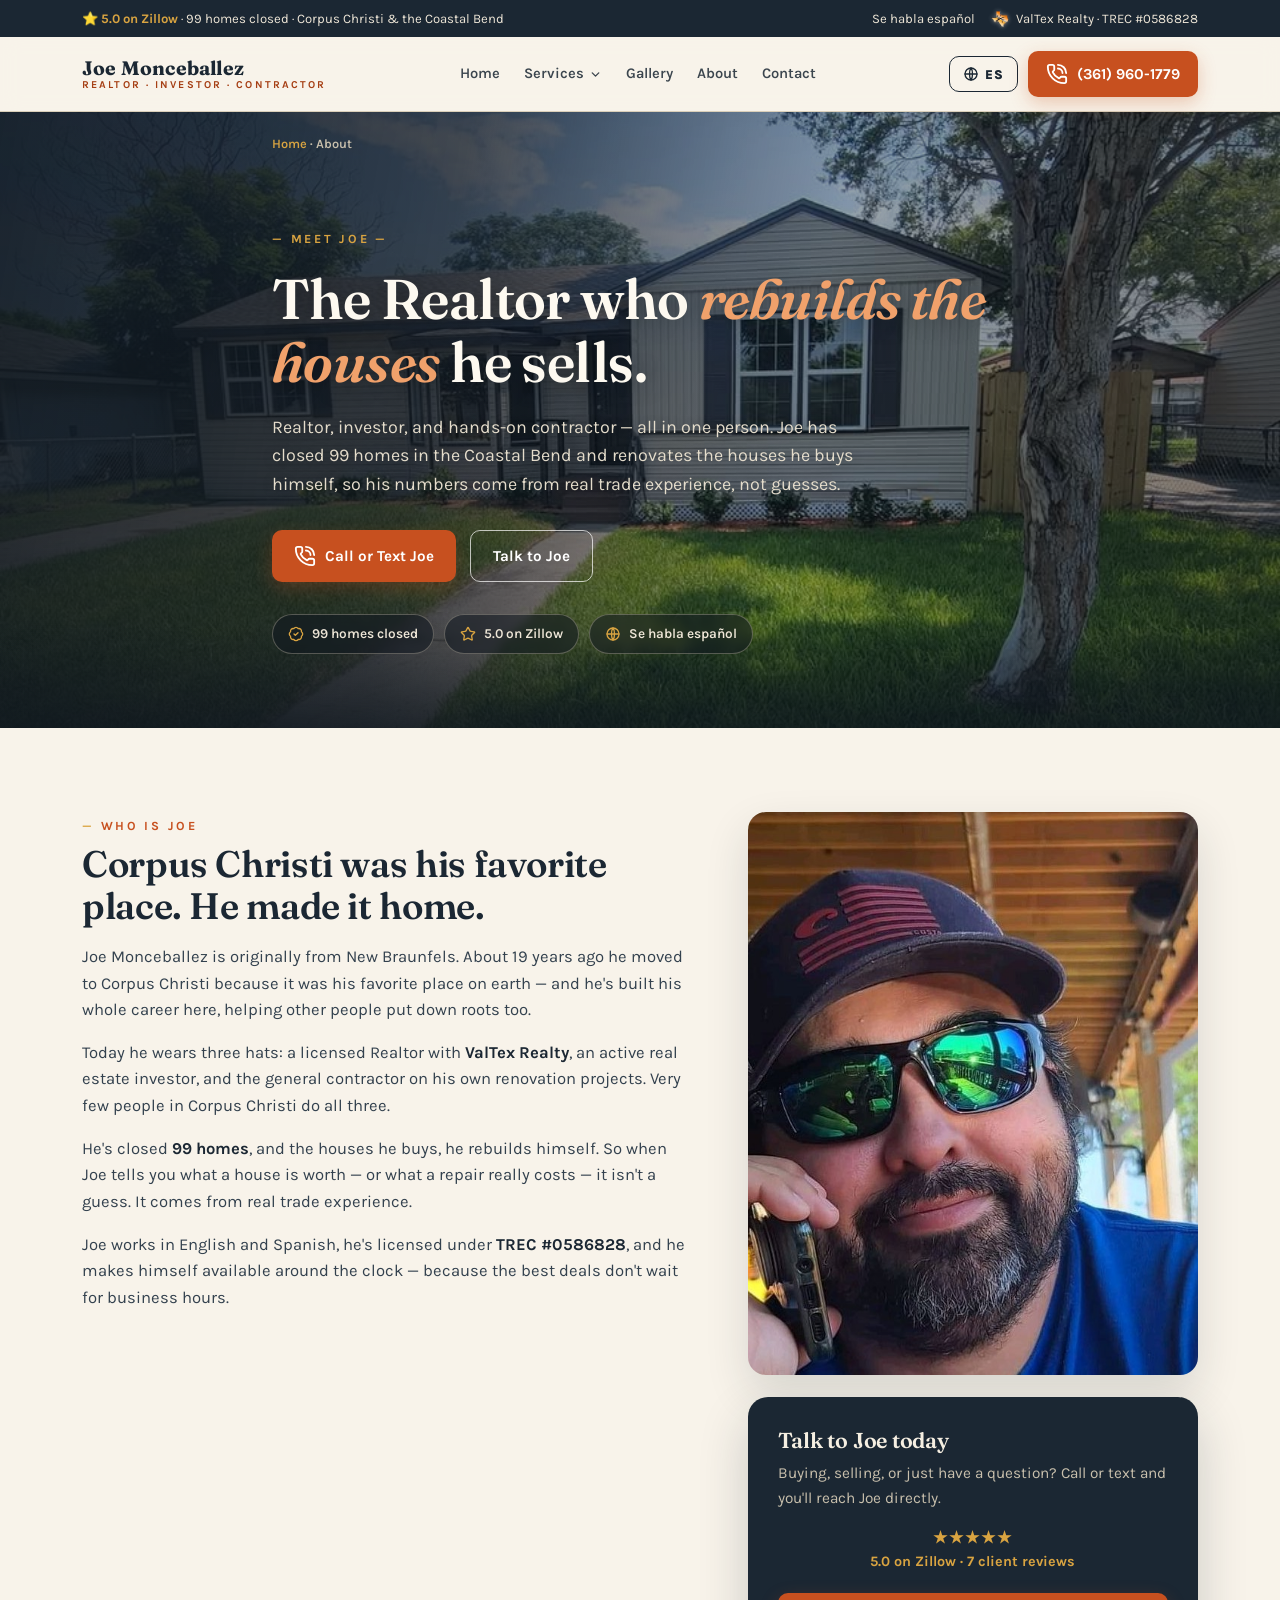
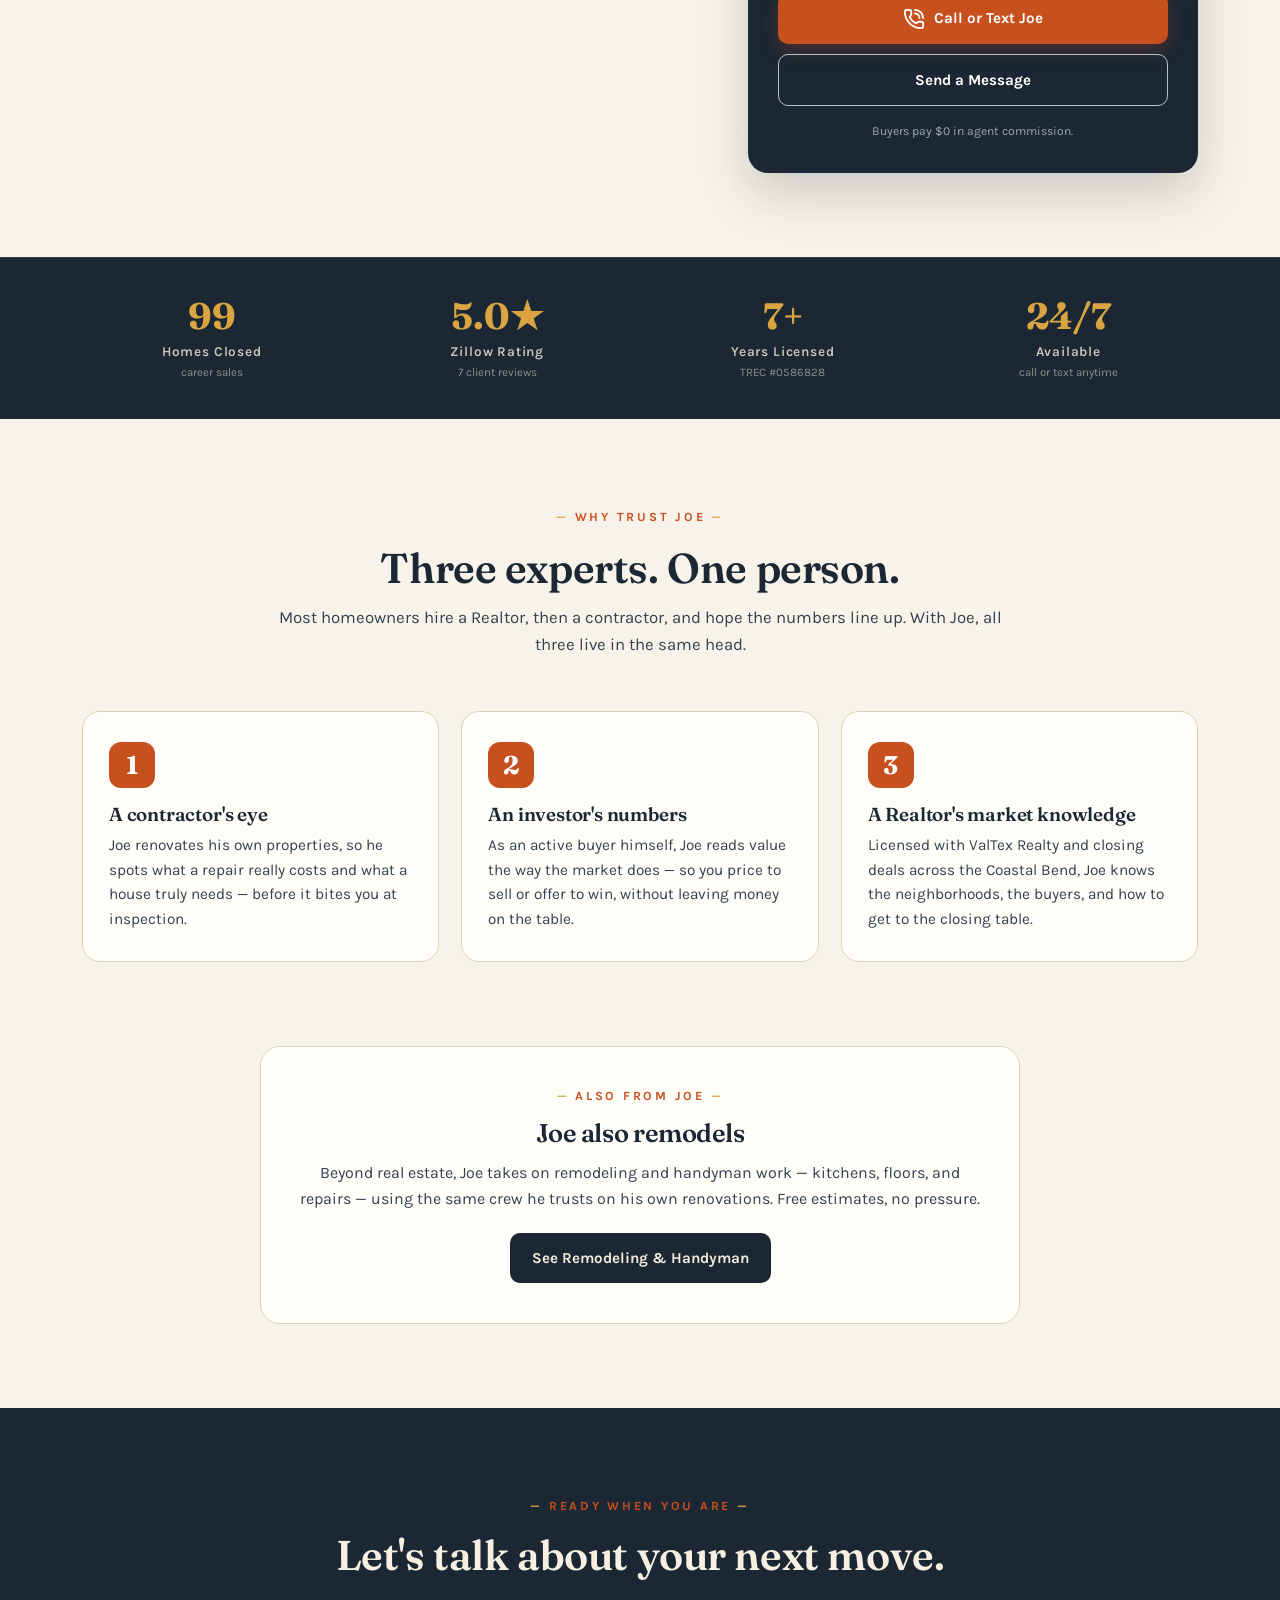
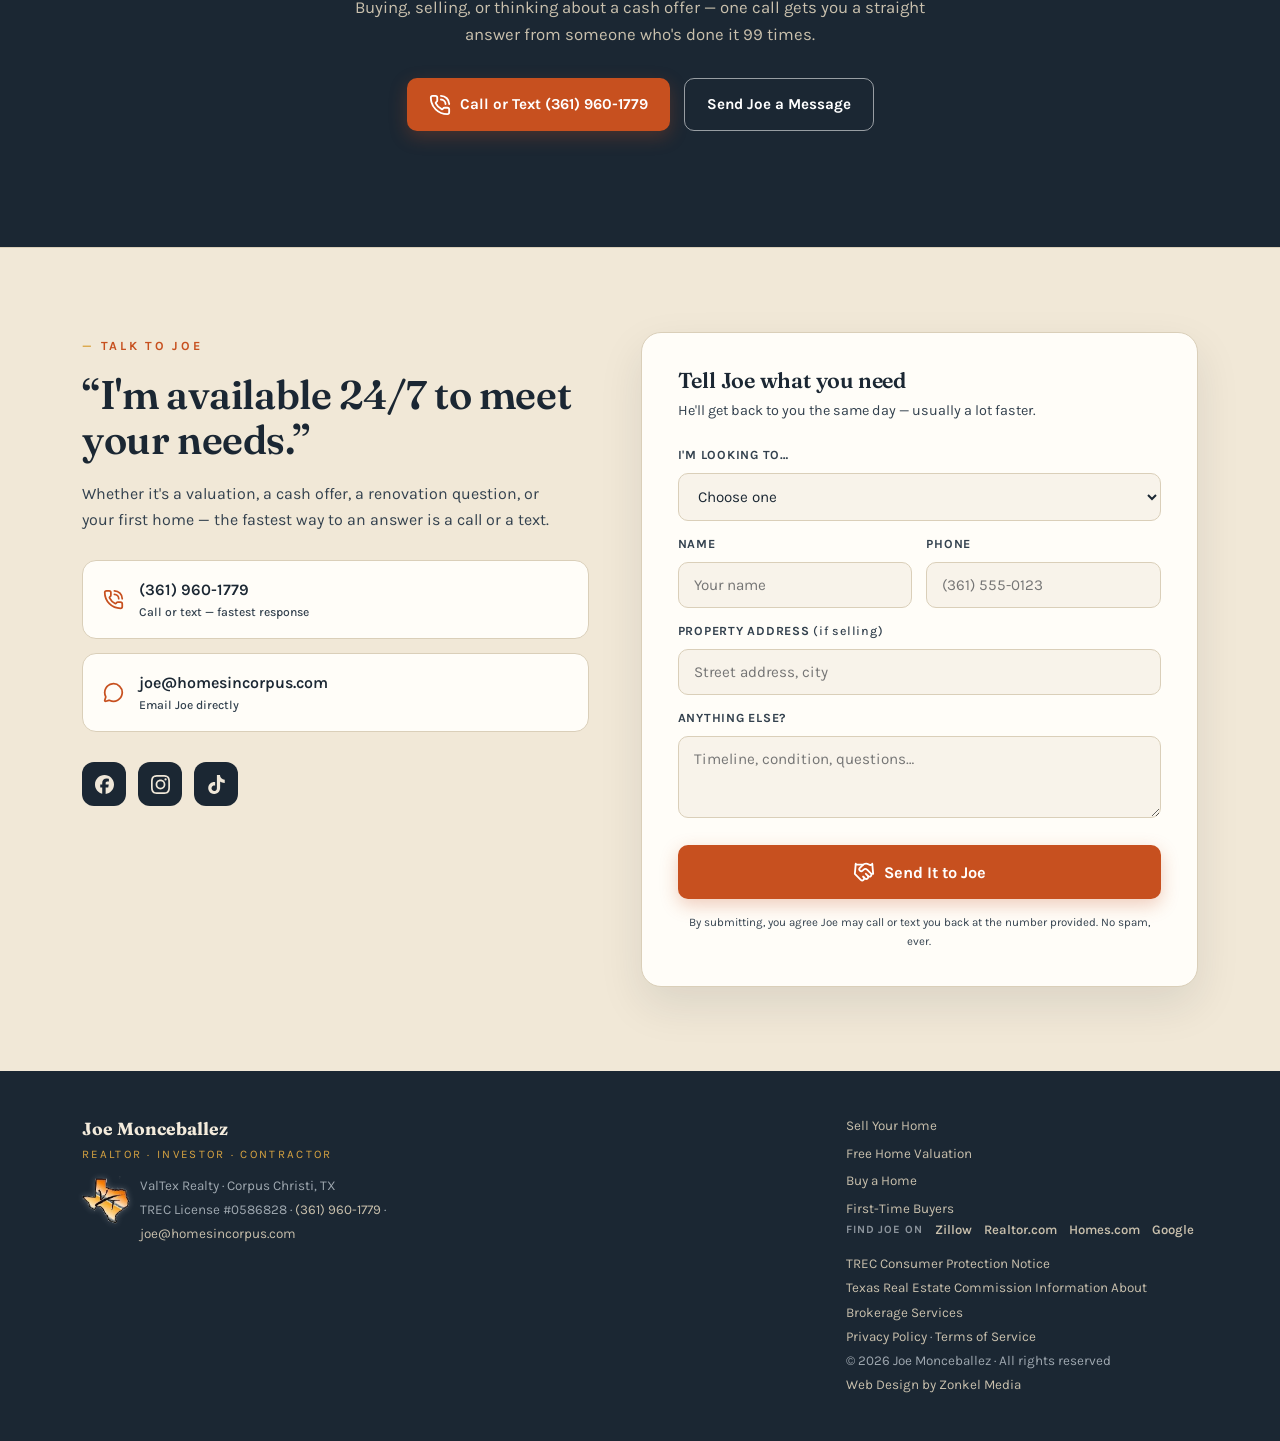
==== commit dbe679a2: "Joe's requests: sunglasses photo everywhere + new Google review - Hero card and About portrait now u" ====
--- a/about.html
+++ b/about.html
@@ -10,8 +10,8 @@
 <meta property="og:site_name" content="Joe Monceballez — Homes In Corpus">
 <meta property="og:title" content="About Joe Monceballez — Corpus Christi Realtor &amp; Investor">
 <meta property="og:description" content="Meet Joe Monceballez: Corpus Christi Realtor, investor & contractor. 99 homes closed, 5.0 rated, bilingual, renovates his own homes. (361) 960-1779.">
-<meta property="og:url" content="https://homesincorpus.netlify.app/about.html">
-<meta property="og:image" content="https://homesincorpus.netlify.app/assets/og-image.jpg">
+<meta property="og:url" content="https://homesincorpus.com/about.html">
+<meta property="og:image" content="https://homesincorpus.com/assets/og-image.jpg">
 <meta property="og:image:width" content="1200">
 <meta property="og:image:height" content="630">
 <meta property="og:locale" content="en_US">
@@ -202,7 +202,7 @@
         <p data-i18n="storyP4">Joe works in English and Spanish, he's licensed under <b>TREC #0586828</b>, and he makes himself available around the clock — because the best deals don't wait for business hours.</p>
       </div>
       <aside>
-        <img class="rv" src="assets/joe-portrait.jpg" alt="Joe Monceballez, Corpus Christi Realtor and contractor" style="border-radius:18px;box-shadow:0 18px 44px rgba(27,39,51,.14);margin-bottom:22px;width:100%;aspect-ratio:4/5;object-fit:cover;object-position:center top">
+        <img class="rv" src="assets/joe-headshot-crop.jpg" alt="Joe Monceballez, Corpus Christi Realtor and contractor" style="border-radius:18px;box-shadow:0 18px 44px rgba(27,39,51,.14);margin-bottom:22px;width:100%;aspect-ratio:4/5;object-fit:cover;object-position:center top">
         <div class="side-card rv">
           <h3 data-i18n="scH">Talk to Joe today</h3>
           <p data-i18n="scP">Buying, selling, or just have a question? Call or text and you'll reach Joe directly.</p>
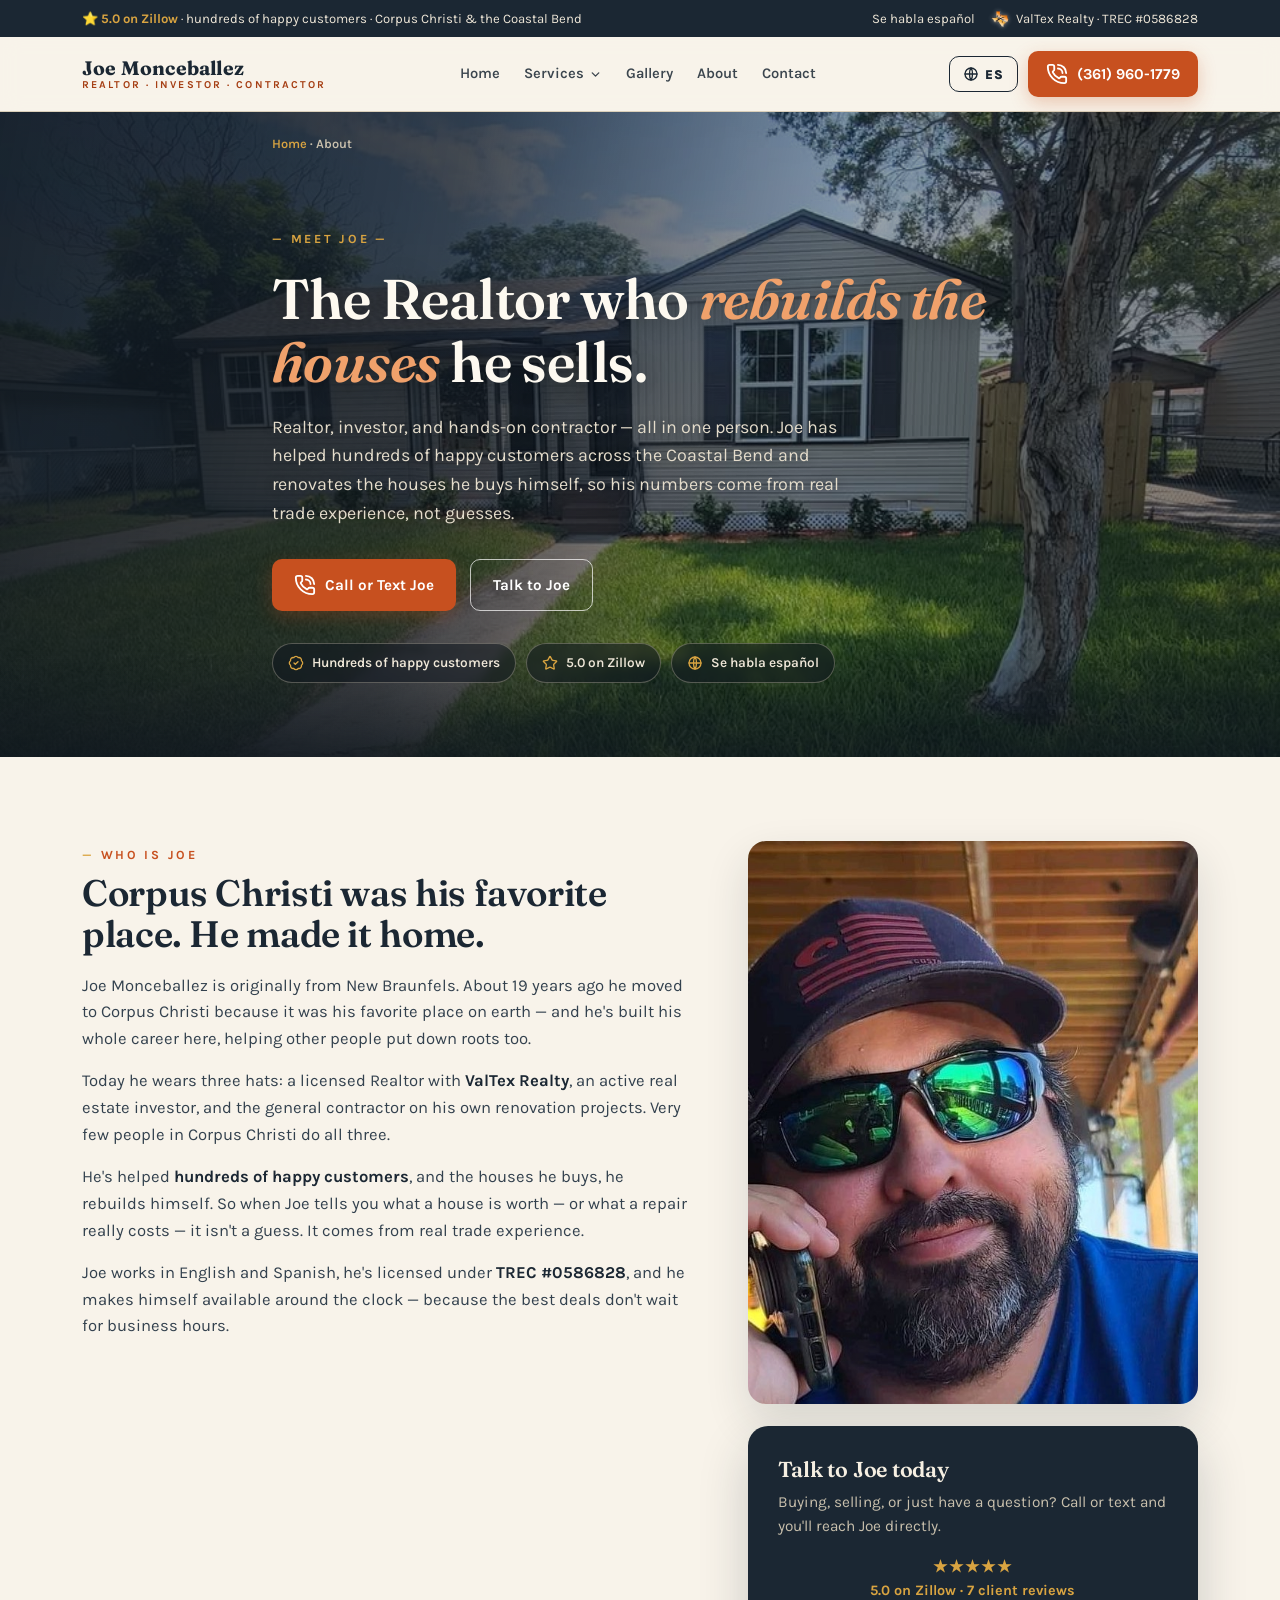
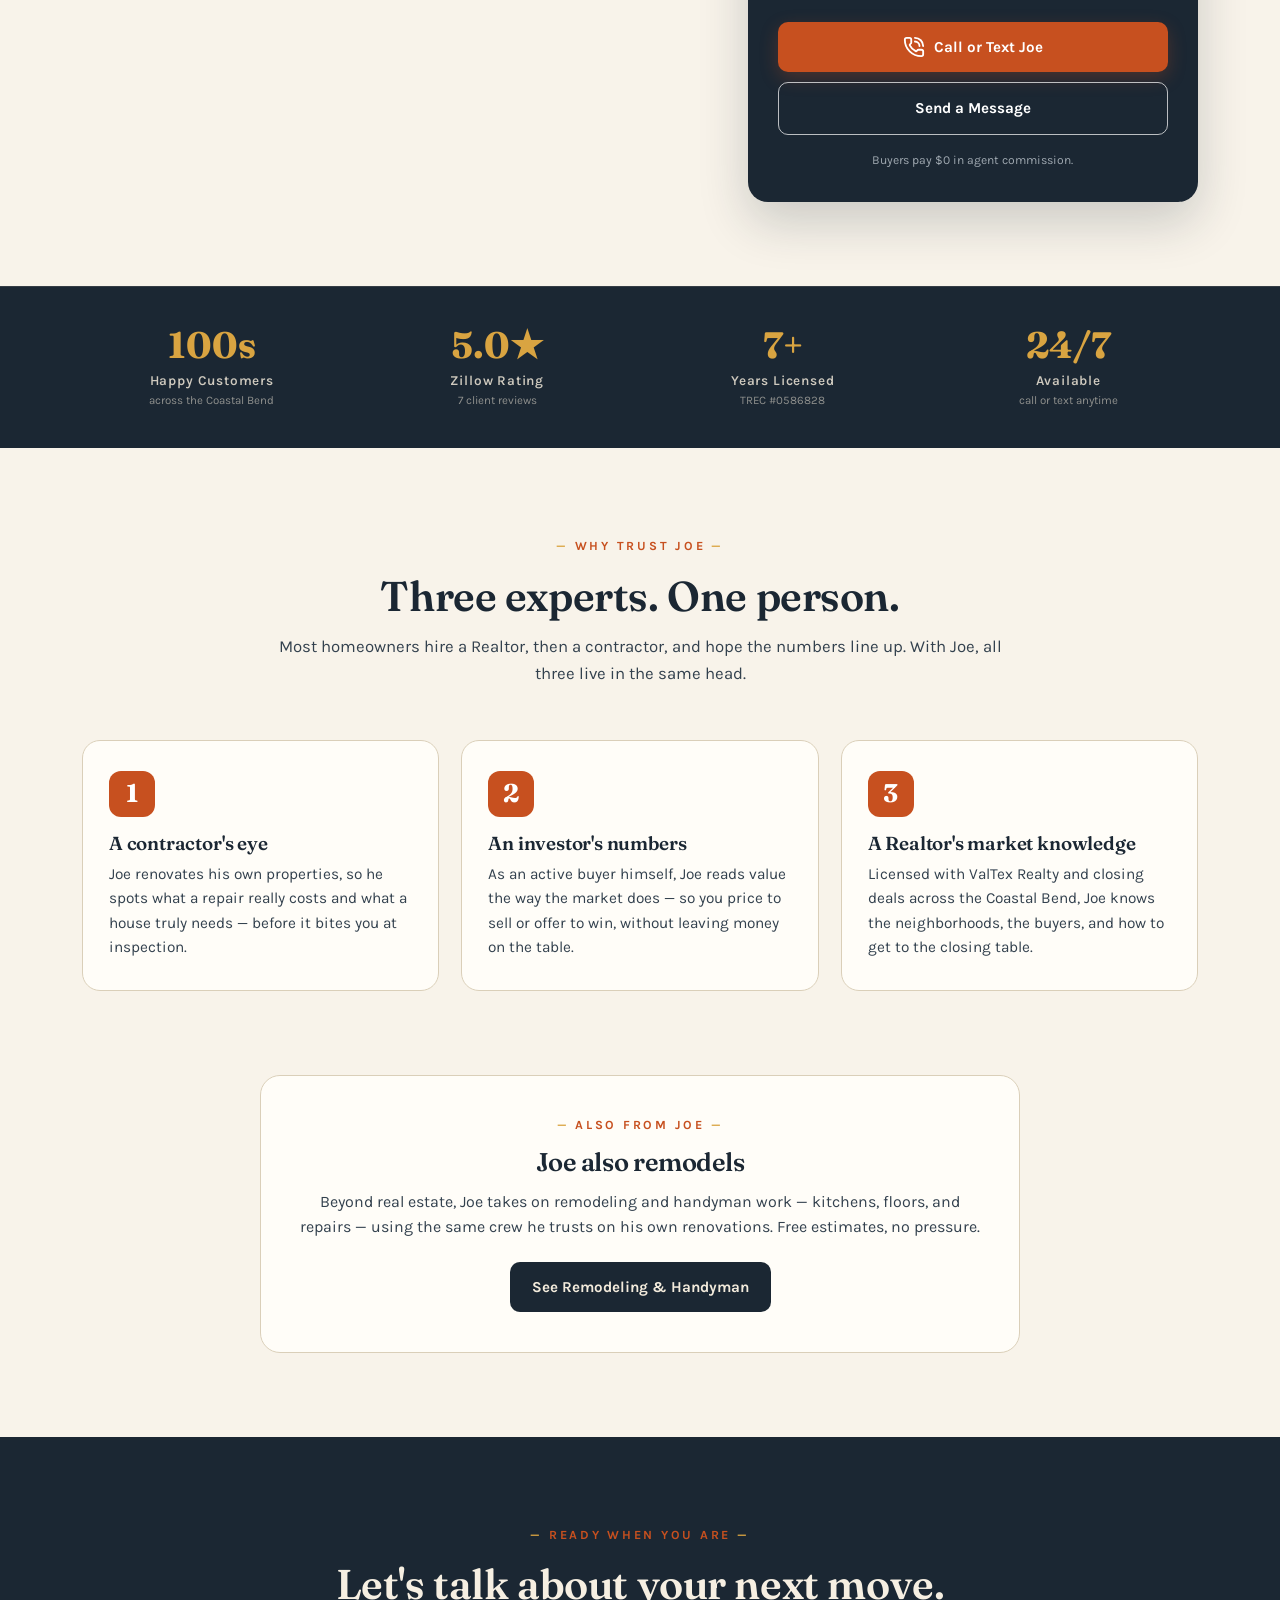
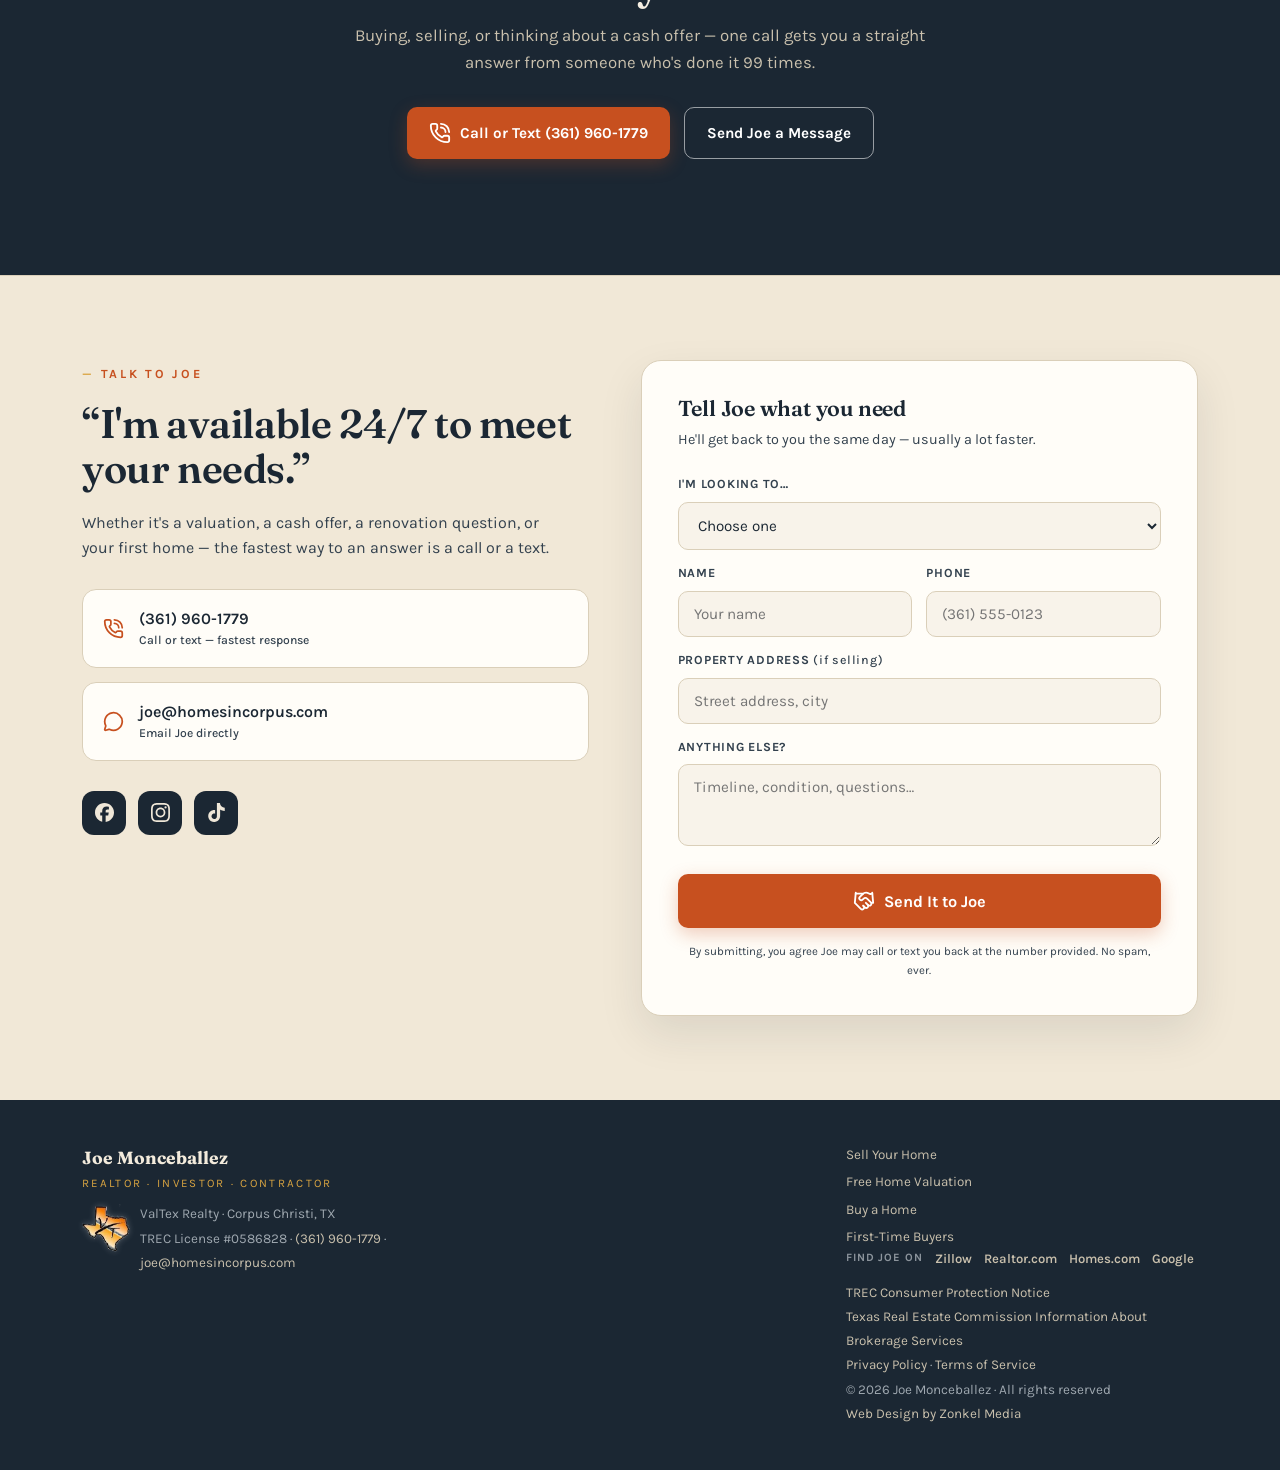
==== commit 275141ec: "Swap "99 homes closed" for "hundreds of happy customers" sitewide Replaces the hard closing count ev" ====
--- a/about.html
+++ b/about.html
@@ -4,12 +4,12 @@
 <meta charset="UTF-8">
 <meta name="viewport" content="width=device-width, initial-scale=1.0">
 <title>About Joe Monceballez &mdash; Corpus Christi Realtor &amp; Investor</title>
-<meta name="description" content="Meet Joe Monceballez: Corpus Christi Realtor, investor & contractor. 99 homes closed, 5.0 rated, bilingual, renovates his own homes. (361) 960-1779.">
+<meta name="description" content="Meet Joe Monceballez: Corpus Christi Realtor, investor & contractor. Hundreds of happy customers, 5.0 rated, bilingual, renovates his own homes. (361) 960-1779.">
 <link rel="canonical" href="https://homesincorpus.com/about.html">
 <meta property="og:type" content="website">
 <meta property="og:site_name" content="Joe Monceballez — Homes In Corpus">
 <meta property="og:title" content="About Joe Monceballez — Corpus Christi Realtor &amp; Investor">
-<meta property="og:description" content="Meet Joe Monceballez: Corpus Christi Realtor, investor & contractor. 99 homes closed, 5.0 rated, bilingual, renovates his own homes. (361) 960-1779.">
+<meta property="og:description" content="Meet Joe Monceballez: Corpus Christi Realtor, investor & contractor. Hundreds of happy customers, 5.0 rated, bilingual, renovates his own homes. (361) 960-1779.">
 <meta property="og:url" content="https://homesincorpus.com/about.html">
 <meta property="og:image" content="https://homesincorpus.com/assets/og-image.jpg">
 <meta property="og:image:width" content="1200">
@@ -52,7 +52,7 @@
   "@type": "RealEstateAgent",
   "@id": "https://homesincorpus.com/#agent",
   "name": "Joe Monceballez",
-  "description": "Corpus Christi Realtor, investor, and contractor with ValTex Realty. 99 homes closed. Listings, buyer representation, direct cash offers, and renovations across the Coastal Bend.",
+  "description": "Corpus Christi Realtor, investor, and contractor with ValTex Realty. Hundreds of happy customers. Listings, buyer representation, direct cash offers, and renovations across the Coastal Bend.",
   "url": "https://homesincorpus.com/",
   "image": "https://homesincorpus.com/assets/joe-headshot-crop.jpg",
   "telephone": "+1-361-960-1779",
@@ -102,7 +102,7 @@
 
 <div class="topbar">
   <div class="wrap">
-    <span data-i18n="tb1">⭐ <b>5.0 on Zillow</b> · 99 homes closed<span class="tb-tail"> · Corpus Christi &amp; the Coastal Bend</span></span>
+    <span data-i18n="tb1">⭐ <b>5.0 on Zillow</b> · hundreds of happy customers<span class="tb-tail"> · Corpus Christi &amp; the Coastal Bend</span></span>
     <div class="tb-right"><span data-i18n="tb2">Se habla español</span><span style="display:inline-flex;align-items:center;gap:7px"><img src="assets/valtex-logo.png" alt="ValTex Realty" style="height:18px;width:auto;filter:drop-shadow(0 0 2px rgba(255,255,255,.35))">ValTex Realty · TREC #0586828</span></div>
   </div>
 </div>
@@ -169,7 +169,7 @@
       <div>
         <span class="eyebrow"><span class="dash">—</span> <span data-i18n="heroEyebrow">Meet Joe</span> <span class="dash">—</span></span>
         <h1 data-i18n="heroH1">The Realtor who <em>rebuilds the houses</em> he sells.</h1>
-        <p class="lead" data-i18n="heroLead">Realtor, investor, and hands-on contractor — all in one person. Joe has closed 99 homes in the Coastal Bend and renovates the houses he buys himself, so his numbers come from real trade experience, not guesses.</p>
+        <p class="lead" data-i18n="heroLead">Realtor, investor, and hands-on contractor — all in one person. Joe has helped hundreds of happy customers across the Coastal Bend and renovates the houses he buys himself, so his numbers come from real trade experience, not guesses.</p>
         <div class="hero-ctas">
           <a class="btn btn-orange" href="tel:3619601779">
             <svg class="icon" viewBox="0 0 24 24"><path d="M13 2a9 9 0 0 1 9 9"/><path d="M13 6a5 5 0 0 1 5 5"/><path d="M13.832 16.568a1 1 0 0 0 1.213-.303l.355-.465A2 2 0 0 1 17 15h3a2 2 0 0 1 2 2v3a2 2 0 0 1-2 2A18 18 0 0 1 2 4a2 2 0 0 1 2-2h3a2 2 0 0 1 2 2v3a2 2 0 0 1-.8 1.6l-.468.351a1 1 0 0 0-.292 1.233 14 14 0 0 0 6.392 6.384"/></svg>
@@ -178,7 +178,7 @@
           <a class="btn btn-ghost-w" href="#contact"><span data-i18n="heroCta2">Talk to Joe</span></a>
         </div>
         <div class="chips">
-          <span class="chip"><svg class="icon" viewBox="0 0 24 24"><path d="M3.85 8.62a4 4 0 0 1 4.78-4.77 4 4 0 0 1 6.74 0 4 4 0 0 1 4.78 4.78 4 4 0 0 1 0 6.74 4 4 0 0 1-4.77 4.78 4 4 0 0 1-6.75 0 4 4 0 0 1-4.78-4.77 4 4 0 0 1 0-6.76Z"/><path d="m9 12 2 2 4-4"/></svg><span data-i18n="heroChip1">99 homes closed</span></span>
+          <span class="chip"><svg class="icon" viewBox="0 0 24 24"><path d="M3.85 8.62a4 4 0 0 1 4.78-4.77 4 4 0 0 1 6.74 0 4 4 0 0 1 4.78 4.78 4 4 0 0 1 0 6.74 4 4 0 0 1-4.77 4.78 4 4 0 0 1-6.75 0 4 4 0 0 1-4.78-4.77 4 4 0 0 1 0-6.76Z"/><path d="m9 12 2 2 4-4"/></svg><span data-i18n="heroChip1">Hundreds of happy customers</span></span>
           <span class="chip"><svg class="icon" viewBox="0 0 24 24"><path d="M11.525 2.295a.53.53 0 0 1 .95 0l2.31 4.679a2.123 2.123 0 0 0 1.595 1.16l5.166.756a.53.53 0 0 1 .294.904l-3.736 3.638a2.123 2.123 0 0 0-.611 1.878l.882 5.14a.53.53 0 0 1-.771.56l-4.618-2.428a2.122 2.122 0 0 0-1.973 0L6.396 21.01a.53.53 0 0 1-.77-.56l.881-5.139a2.122 2.122 0 0 0-.611-1.879L2.16 9.795a.53.53 0 0 1 .294-.906l5.165-.755a2.122 2.122 0 0 0 1.597-1.16z"/></svg><span data-i18n="heroChip2">5.0 on Zillow</span></span>
           <span class="chip"><svg class="icon" viewBox="0 0 24 24"><circle cx="12" cy="12" r="9"/><path d="M3 12h18M12 3c3 3.5 3 14.5 0 18M12 3c-3 3.5-3 14.5 0 18"/></svg><span data-i18n="heroChip3">Se habla español</span></span>
         </div>
@@ -198,7 +198,7 @@
         <h2 data-i18n="storyH2">Corpus Christi was his favorite place. He made it home.</h2>
         <p data-i18n="storyP1">Joe Monceballez is originally from New Braunfels. About 19 years ago he moved to Corpus Christi because it was his favorite place on earth — and he's built his whole career here, helping other people put down roots too.</p>
         <p data-i18n="storyP2">Today he wears three hats: a licensed Realtor with <b>ValTex Realty</b>, an active real estate investor, and the general contractor on his own renovation projects. Very few people in Corpus Christi do all three.</p>
-        <p data-i18n="storyP3">He's closed <b>99 homes</b>, and the houses he buys, he rebuilds himself. So when Joe tells you what a house is worth — or what a repair really costs — it isn't a guess. It comes from real trade experience.</p>
+        <p data-i18n="storyP3">He's helped <b>hundreds of happy customers</b>, and the houses he buys, he rebuilds himself. So when Joe tells you what a house is worth — or what a repair really costs — it isn't a guess. It comes from real trade experience.</p>
         <p data-i18n="storyP4">Joe works in English and Spanish, he's licensed under <b>TREC #0586828</b>, and he makes himself available around the clock — because the best deals don't wait for business hours.</p>
       </div>
       <aside>
@@ -219,7 +219,7 @@
 <!-- 2. Stats band -->
 <div class="stats">
   <div class="wrap stats-grid">
-    <div class="stat rv"><div class="n">99</div><div class="l" data-i18n="statL1">Homes Closed</div><div class="sub" data-i18n="statS1">career sales</div></div>
+    <div class="stat rv"><div class="n">100s</div><div class="l" data-i18n="statL1">Happy Customers</div><div class="sub" data-i18n="statS1">across the Coastal Bend</div></div>
     <div class="stat rv"><div class="n">5.0★</div><div class="l" data-i18n="statL2">Zillow Rating</div><div class="sub" data-i18n="statS2">7 client reviews</div></div>
     <div class="stat rv"><div class="n">7+</div><div class="l" data-i18n="statL3">Years Licensed</div><div class="sub">TREC #0586828</div></div>
     <div class="stat rv"><div class="n">24/7</div><div class="l" data-i18n="statL4">Available</div><div class="sub" data-i18n="statS4">call or text anytime</div></div>
@@ -367,17 +367,17 @@
     crumbHere: "Sobre Joe",
     heroEyebrow: "Conoce a Joe",
     heroH1: "El agente que <em>reconstruye las casas</em> que vende.",
-    heroLead: "Agente, inversionista y contratista práctico — todo en una sola persona. Joe ha cerrado 99 casas en el Coastal Bend y él mismo renueva las casas que compra, así que sus números vienen de la experiencia real del oficio, no de adivinanzas.",
+    heroLead: "Agente, inversionista y contratista práctico — todo en una sola persona. Joe ha ayudado a cientos de clientes satisfechos en el Coastal Bend y él mismo renueva las casas que compra, así que sus números vienen de la experiencia real del oficio, no de adivinanzas.",
     heroCta1: "Llama o Escribe a Joe",
     heroCta2: "Habla con Joe",
-    heroChip1: "99 casas cerradas",
+    heroChip1: "Cientos de clientes satisfechos",
     heroChip2: "5.0 en Zillow",
     heroChip3: "Se habla español",
     storyEyebrow: "Quién es Joe",
     storyH2: "Corpus Christi era su lugar favorito. Lo hizo su hogar.",
     storyP1: "Joe Monceballez es originario de New Braunfels. Hace unos 19 años se mudó a Corpus Christi porque era su lugar favorito del mundo — y aquí construyó toda su carrera, ayudando a otras personas a echar raíces también.",
     storyP2: "Hoy usa tres sombreros: agente con licencia de <b>ValTex Realty</b>, inversionista activo de bienes raíces, y el contratista general en sus propios proyectos de renovación. Muy pocas personas en Corpus Christi hacen las tres cosas.",
-    storyP3: "Ha cerrado <b>99 casas</b>, y las casas que compra, él mismo las reconstruye. Así que cuando Joe te dice cuánto vale una casa — o cuánto cuesta de verdad una reparación — no es una adivinanza. Viene de la experiencia real del oficio.",
+    storyP3: "Ha ayudado a <b>cientos de clientes satisfechos</b>, y las casas que compra, él mismo las reconstruye. Así que cuando Joe te dice cuánto vale una casa — o cuánto cuesta de verdad una reparación — no es una adivinanza. Viene de la experiencia real del oficio.",
     storyP4: "Joe trabaja en inglés y español, tiene la licencia <b>TREC #0586828</b>, y se hace disponible a toda hora — porque los mejores negocios no esperan al horario de oficina.",
     scH: "Habla con Joe hoy",
     scP: "¿Comprando, vendiendo, o solo tienes una pregunta? Llama o manda un texto y hablarás con Joe directamente.",
@@ -385,8 +385,8 @@
     scBtn: "Llama o Escribe a Joe",
     scBtn2: "Envía un Mensaje",
     scFine: "Los compradores pagan $0 de comisión.",
-    statL1: "Casas Cerradas",
-    statS1: "ventas en su carrera",
+    statL1: "Clientes Satisfechos",
+    statS1: "en el Coastal Bend",
     statL2: "Calificación Zillow",
     statS2: "7 reseñas de clientes",
     statL3: "Años con Licencia",
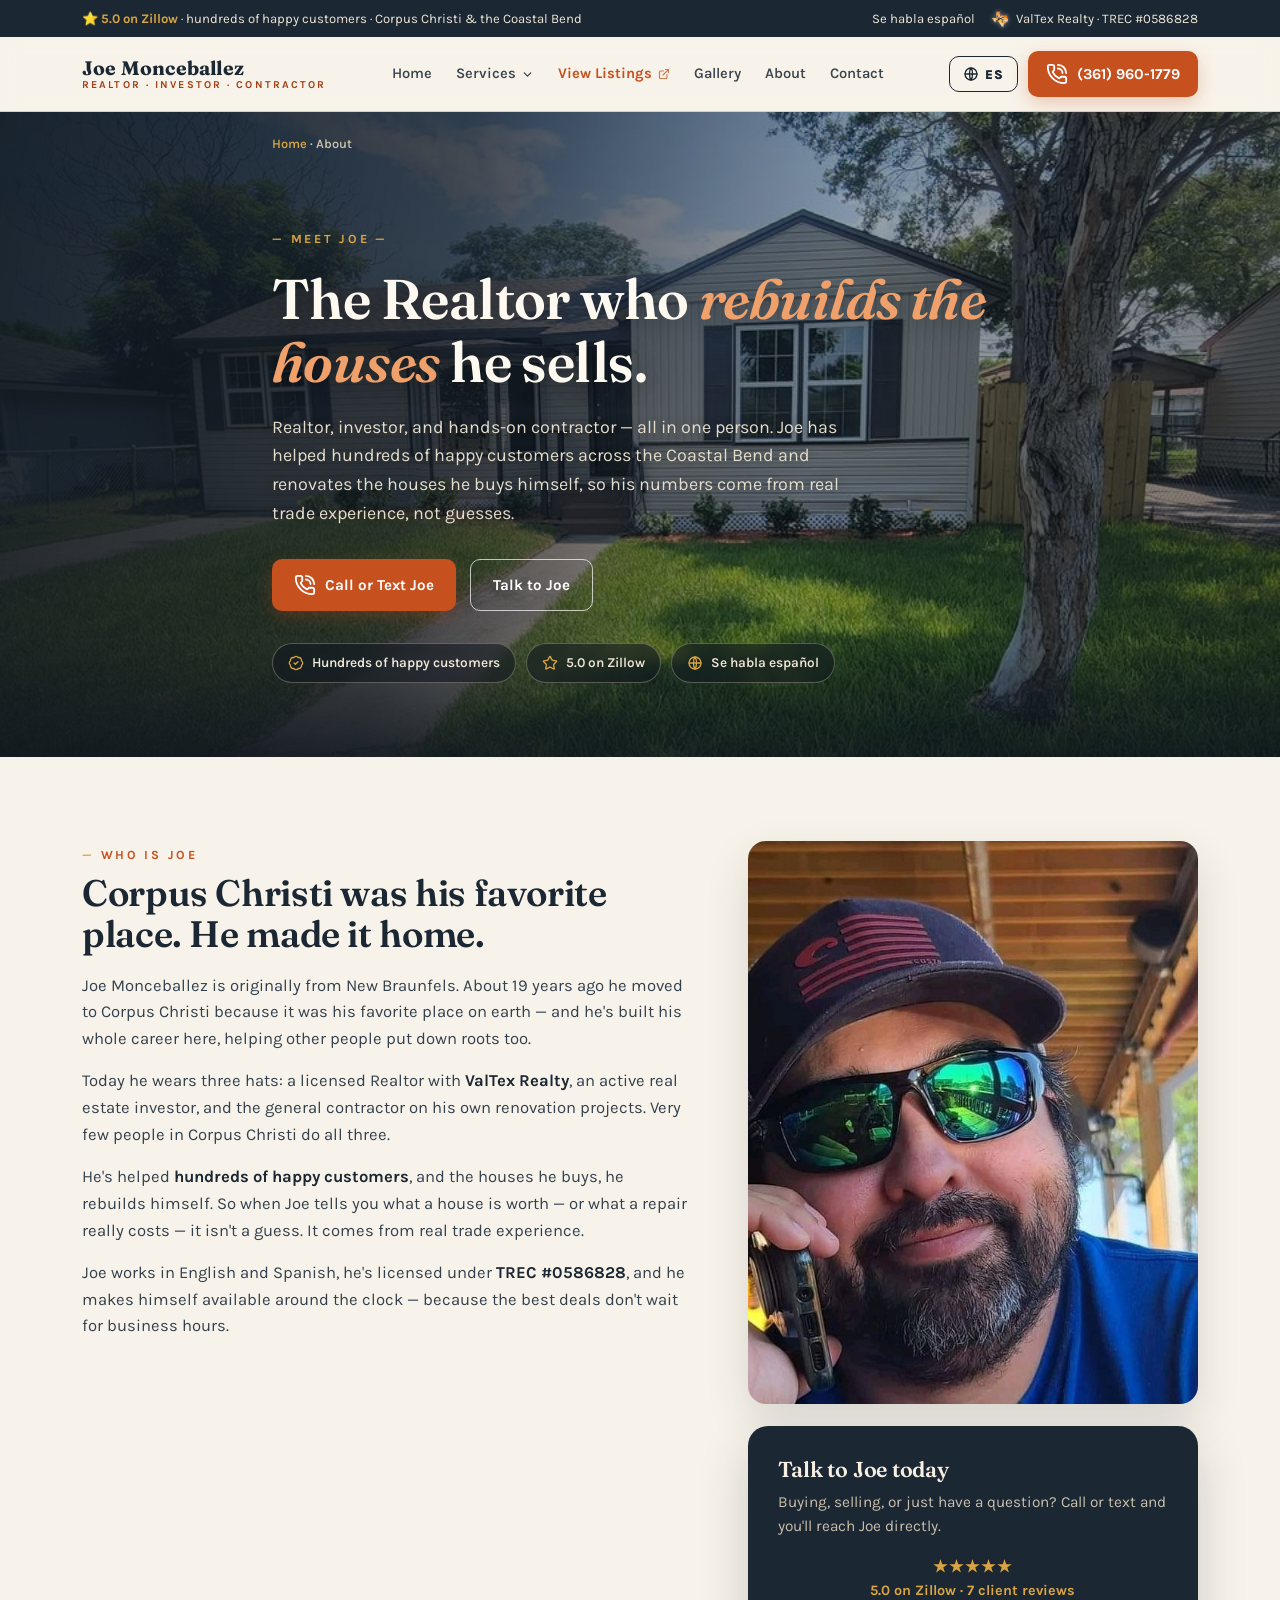
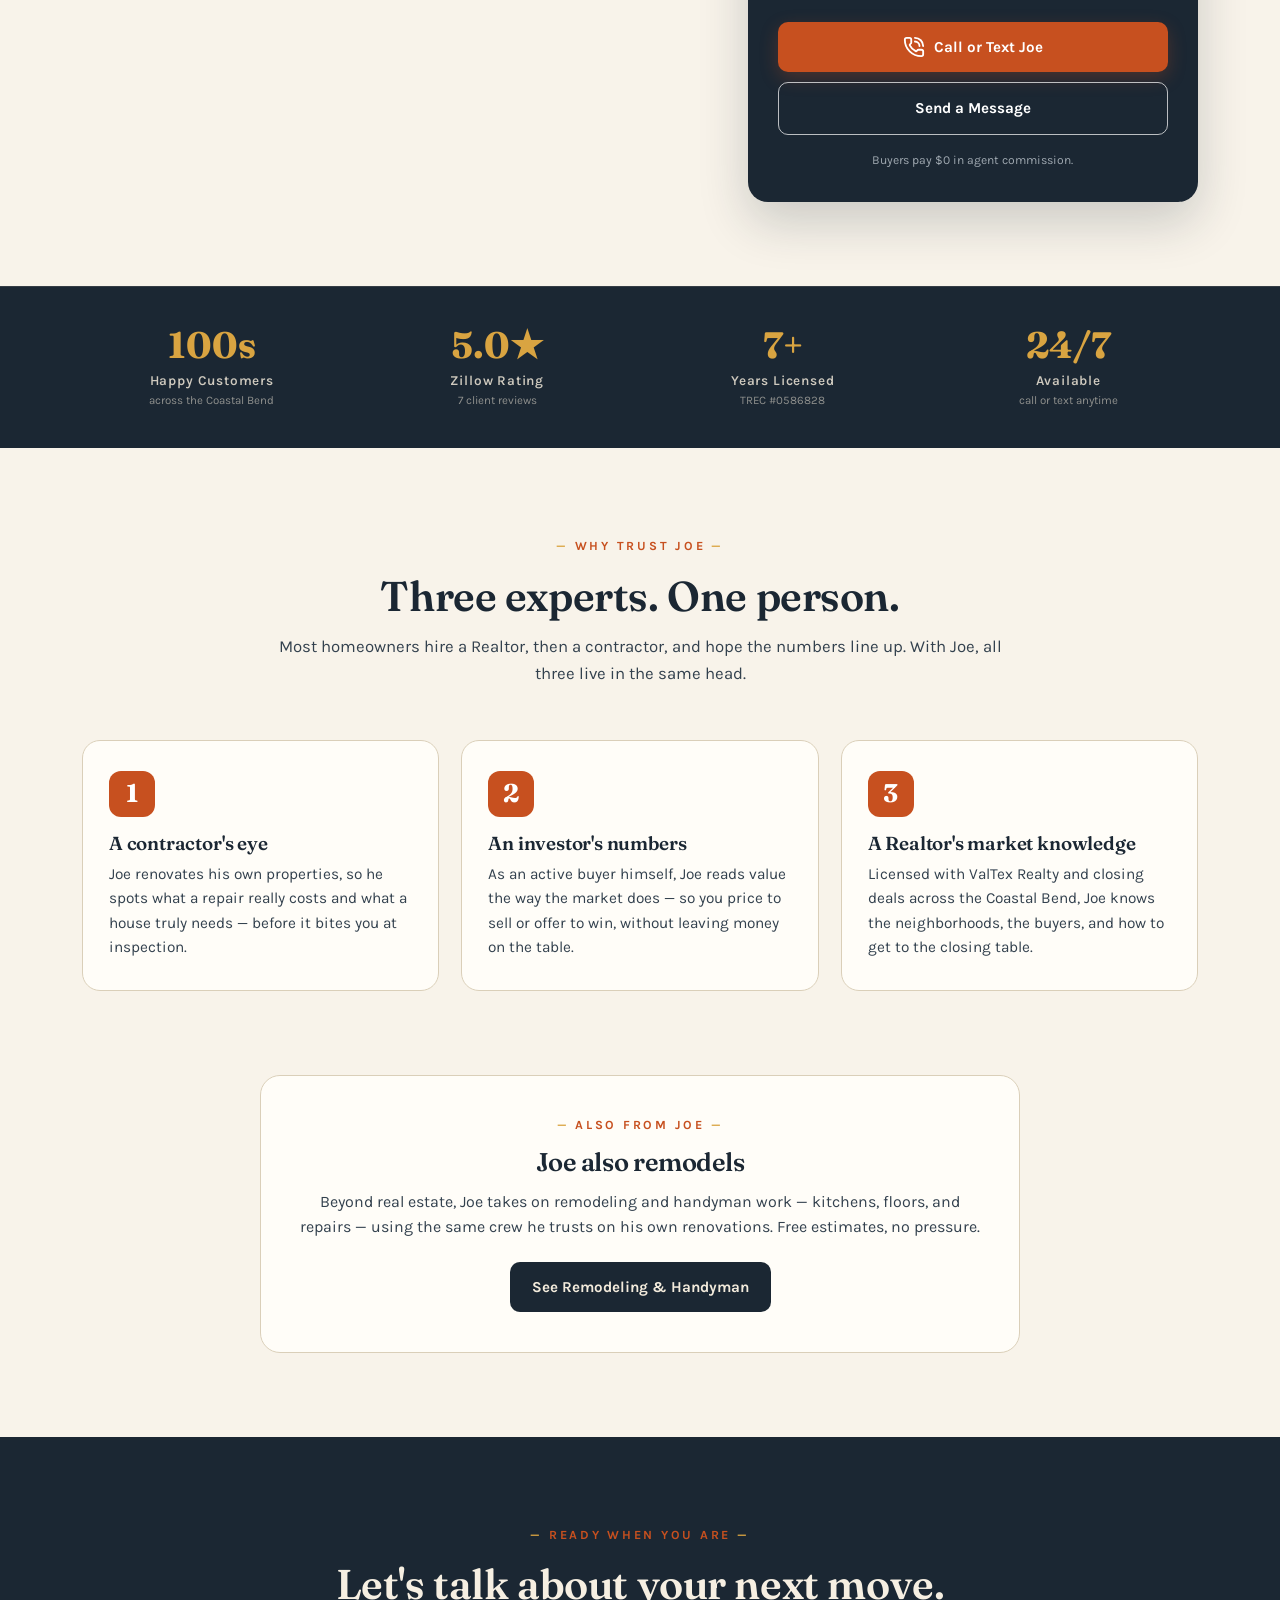
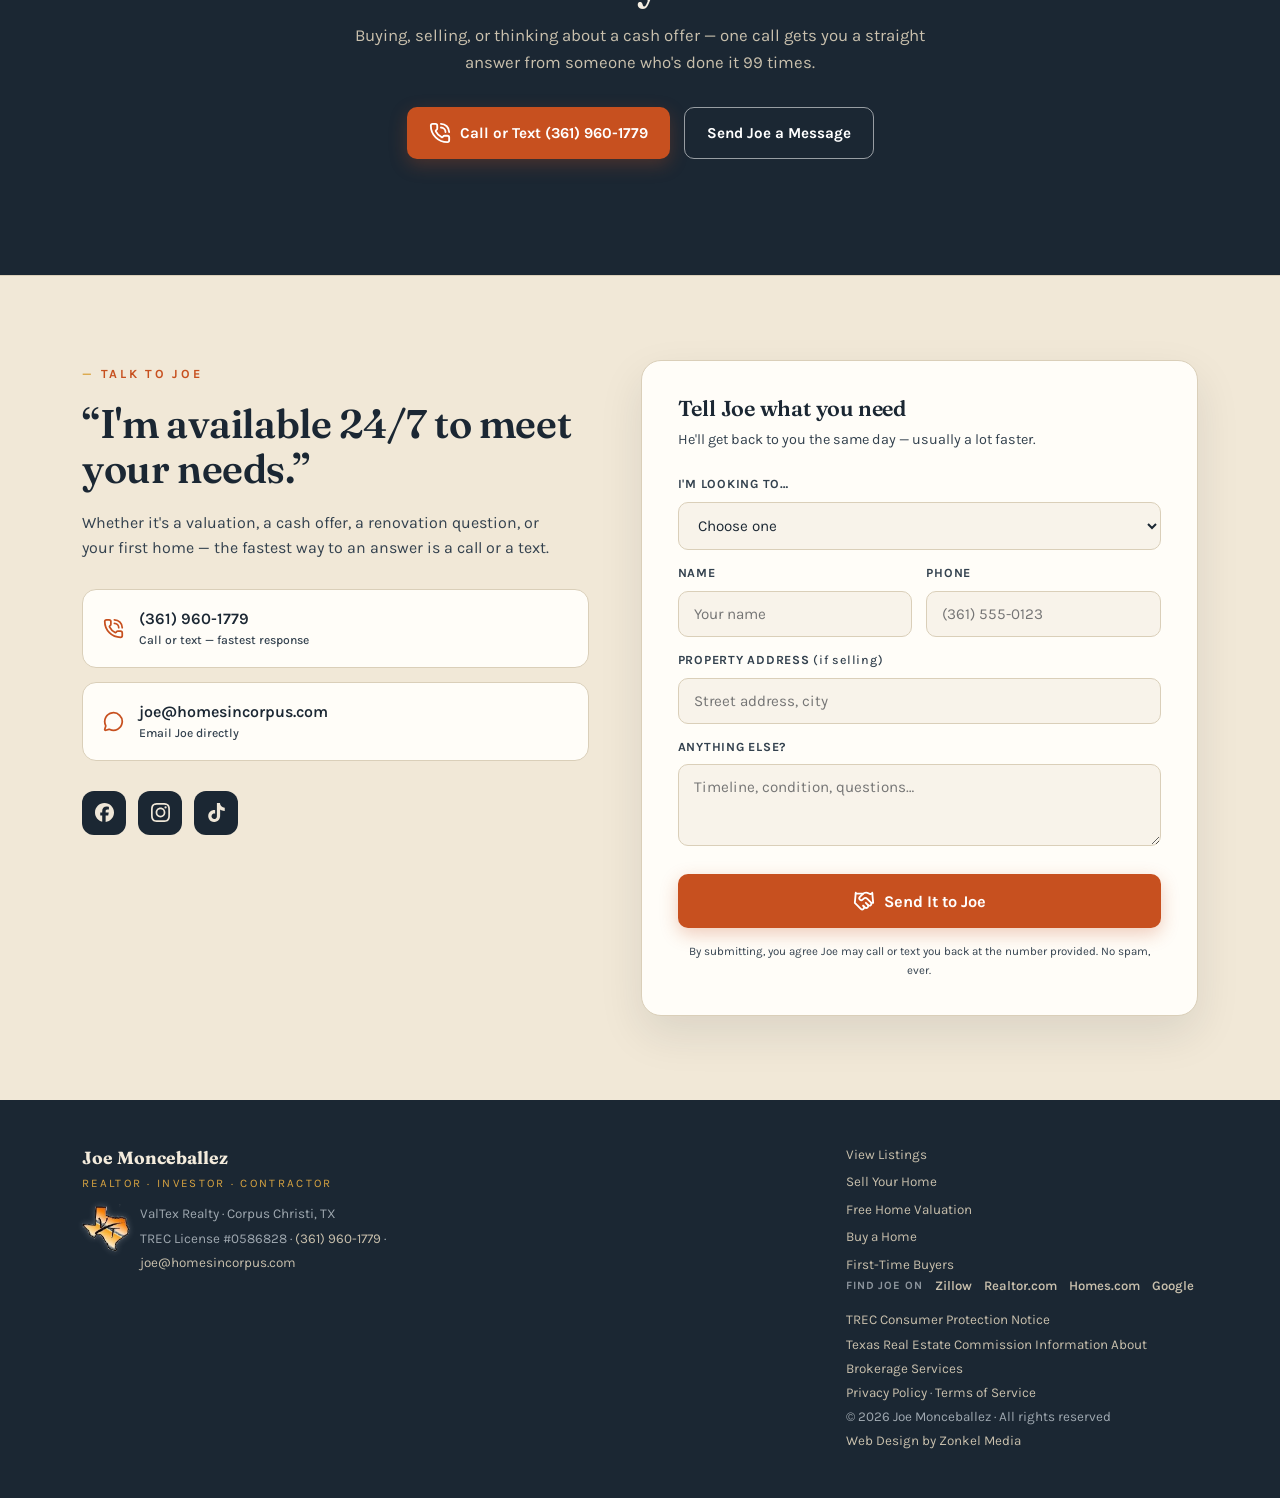
==== commit 35fe4dbd: "Push listings: hero CTA + nav "View Listings" Joe's listings were hard to find, so make them the sec" ====
--- a/about.html
+++ b/about.html
@@ -141,6 +141,7 @@
           </div>
         </div>
       </div>
+      <a class="nav-listings" href="https://joemonceballez.cbmls.mlsmatrix.com/Matrix/Public/?L=1&amp;ap=PP-8" target="_blank" rel="noopener"><span data-i18n="navListings">View Listings</span><svg class="icon ext" viewBox="0 0 24 24"><path d="M15 3h6v6"/><path d="M10 14 21 3"/><path d="M18 13v6a2 2 0 0 1-2 2H5a2 2 0 0 1-2-2V8a2 2 0 0 1 2-2h6"/></svg></a>
       <a href="gallery.html" data-i18n="navGallery">Gallery</a>
       <a href="about.html" data-i18n="navAbout">About</a>
       <a href="contact.html" data-i18n="navContact">Contact</a>
@@ -338,6 +339,7 @@
     </div>
     <div class="fcol">
       <div class="flinks">
+        <a href="https://joemonceballez.cbmls.mlsmatrix.com/Matrix/Public/?L=1&amp;ap=PP-8" target="_blank" rel="noopener">View Listings</a>
         <a href="sell-your-home.html">Sell Your Home</a>
         <a href="home-valuation.html">Free Home Valuation</a>
         <a href="buy-a-home.html">Buy a Home</a>
--- a/assets/site.css
+++ b/assets/site.css
@@ -9,7 +9,7 @@
   --gold:#D9A441; --line:#DACFB9; --max:1160px;
 }
 *{margin:0;padding:0;box-sizing:border-box}
-html{scroll-behavior:smooth}
+html{scroll-behavior:smooth;scroll-padding-top:82px}
 [id]{scroll-margin-top:84px}
 .vh{position:absolute;width:1px;height:1px;padding:0;margin:-1px;overflow:hidden;clip:rect(0,0,0,0);white-space:nowrap;border:0}
 body{font-family:'Karla',sans-serif;color:var(--ink);background:var(--cream);line-height:1.6;-webkit-font-smoothing:antialiased}
@@ -38,6 +38,10 @@
 .nav-links{display:flex;gap:24px;font-weight:600;font-size:.92rem}
 .nav-links a{opacity:.85}
 .nav-links a:hover{color:var(--orange);opacity:1}
+.nav-links a.nav-listings{display:inline-flex;align-items:center;color:var(--orange);opacity:1;font-weight:700}
+.nav-links a.nav-listings:hover{color:var(--orange-deep)}
+.nav-listings .ext{width:12px;height:12px;stroke-width:2.4;opacity:.75;margin-left:6px;flex:none}
+.mobile-menu>a.nav-listings{display:flex;align-items:center;color:var(--orange);font-weight:700}
 .nav-right{display:flex;align-items:center;gap:10px}
 .btn{display:inline-flex;align-items:center;gap:9px;font-weight:700;border-radius:10px;padding:13px 22px;transition:.18s;cursor:pointer;border:none;font-size:.95rem;font-family:'Karla',sans-serif}
 .btn-orange{background:var(--orange);color:#fff;box-shadow:0 6px 18px rgba(199,80,31,.28)}
